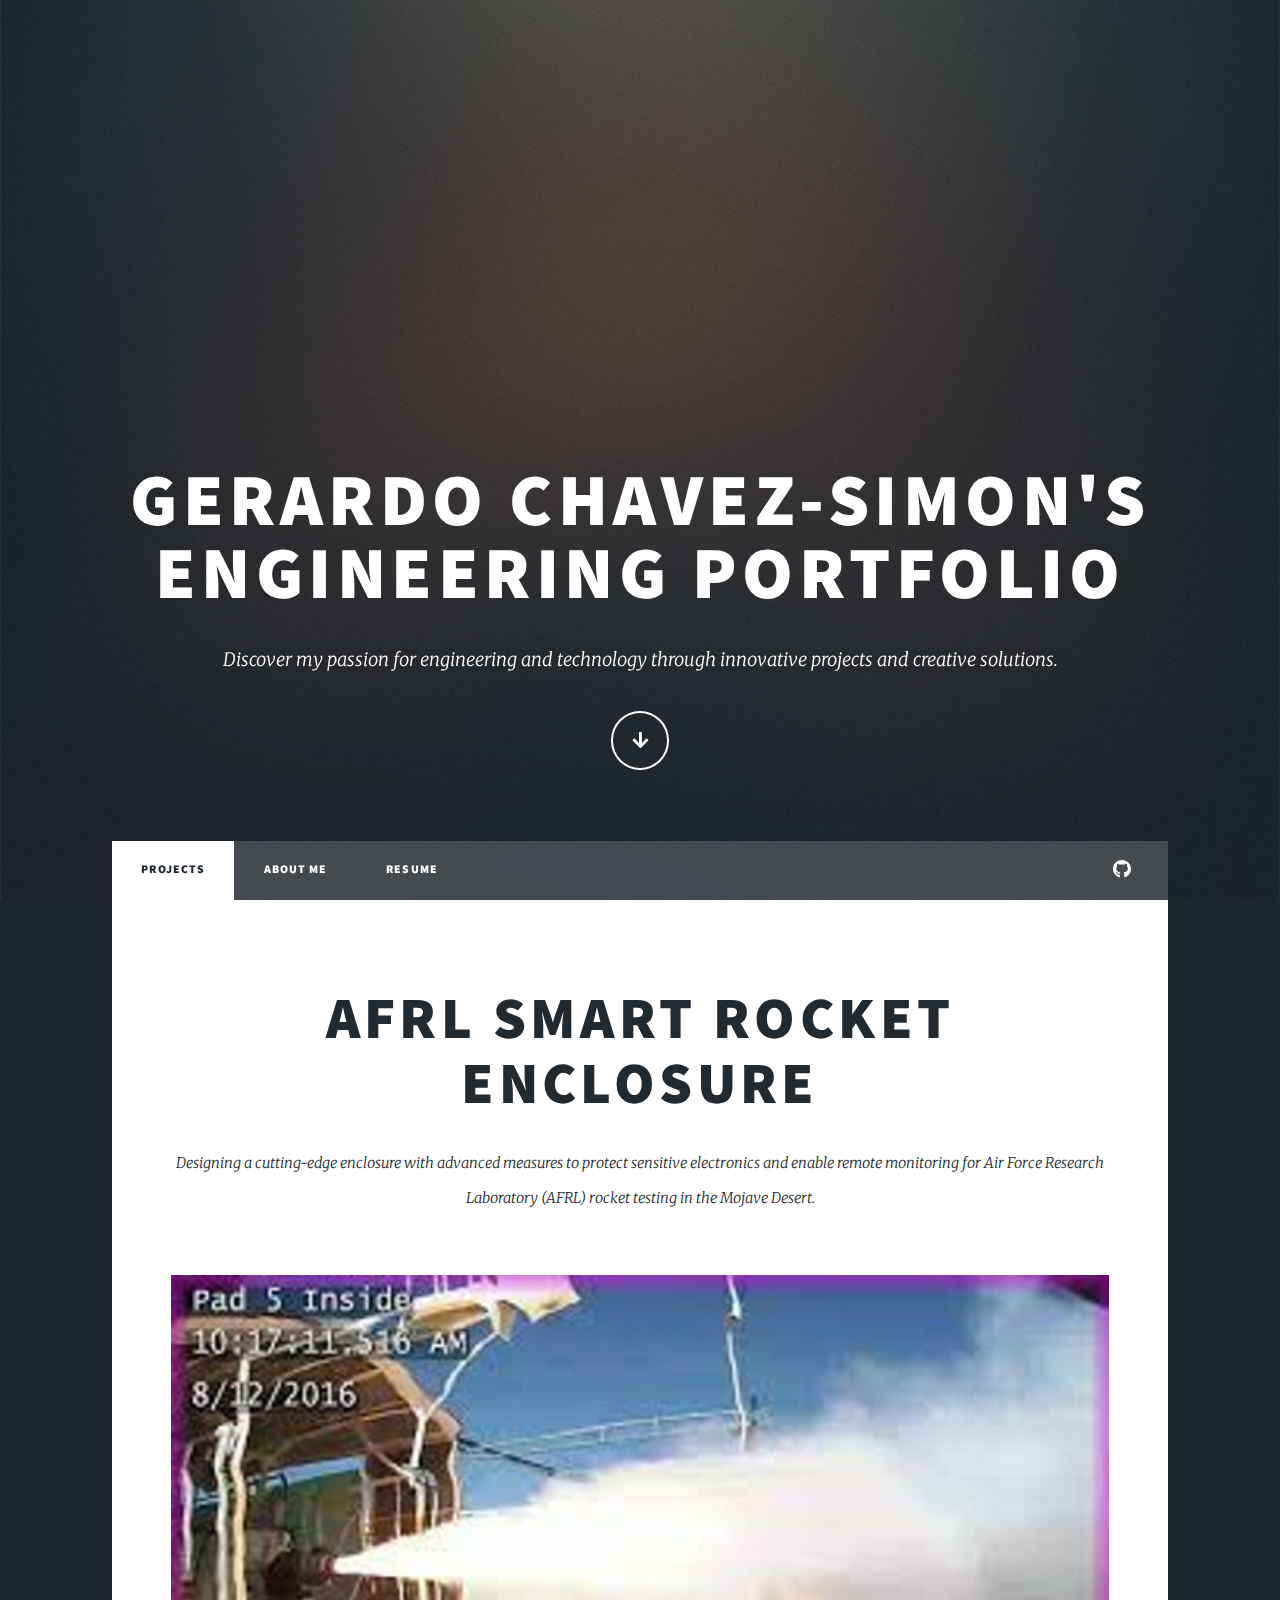
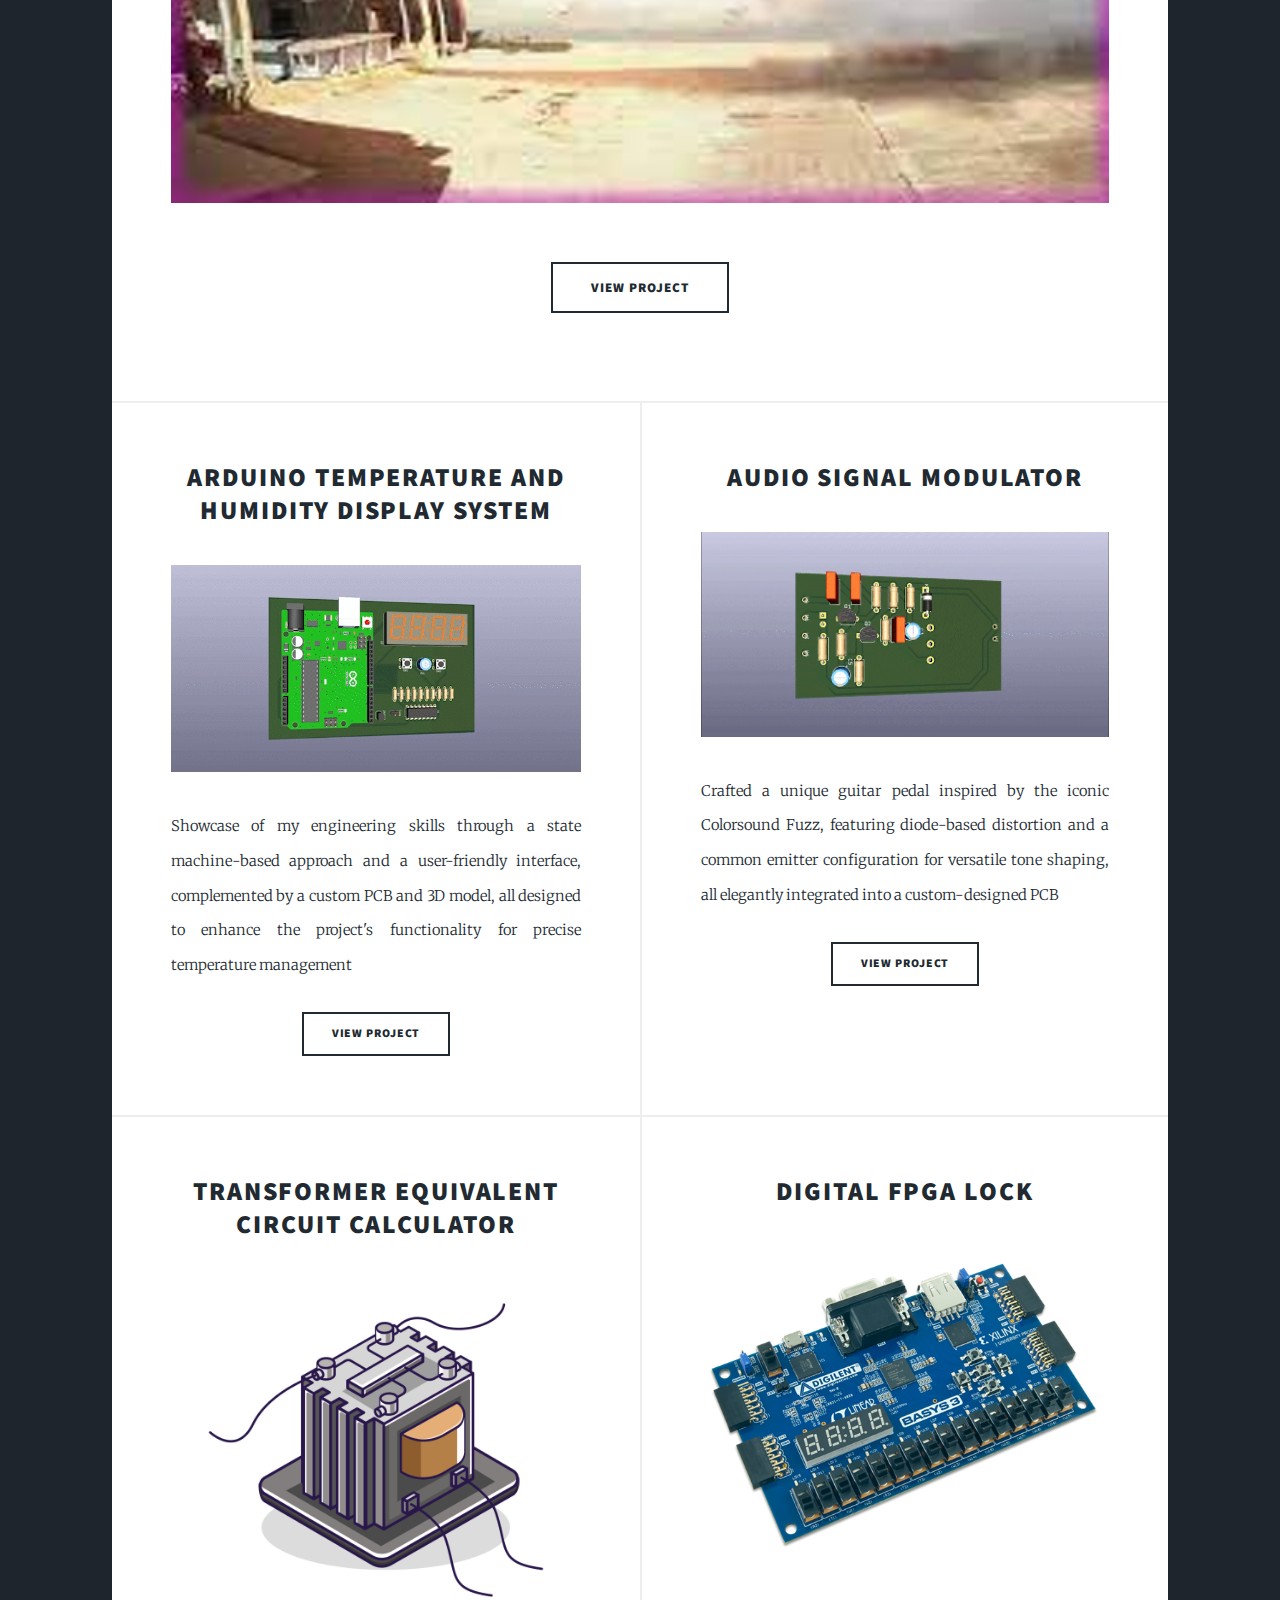
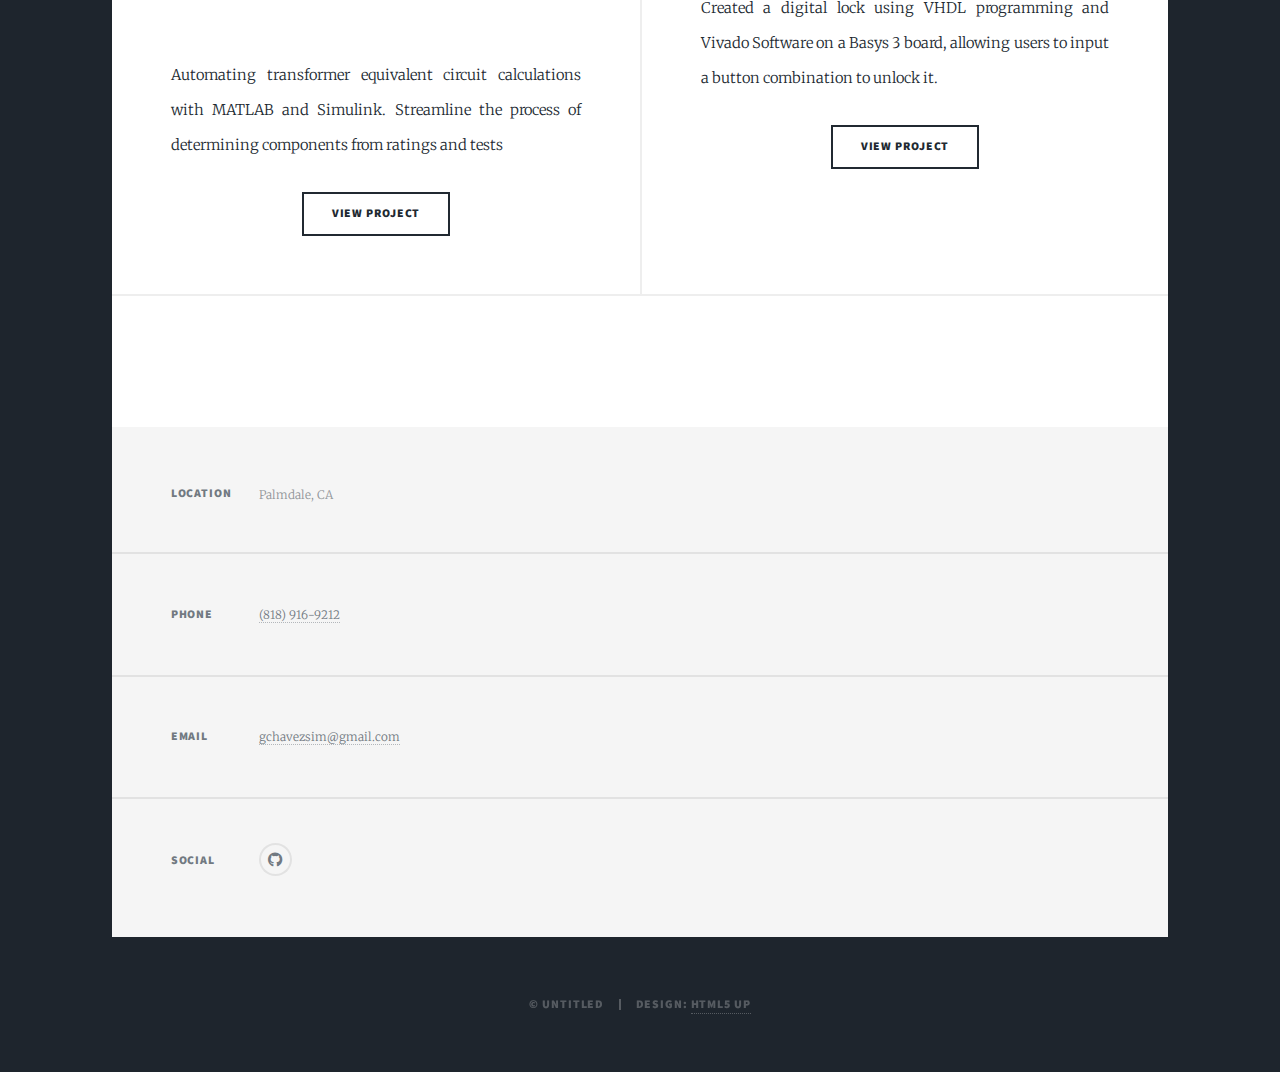
==== index.html @ 5959ca98 "Add files via upload" ====
<!DOCTYPE HTML>
<!--
	Massively by HTML5 UP
	html5up.net | @ajlkn
	Free for personal and commercial use under the CCA 3.0 license (html5up.net/license)
-->
<html>
	<head>
		<title>Gerardo Chavez-Simon Engineering Portfolio</title>
		<meta charset="utf-8" />
		<meta name="viewport" content="width=device-width, initial-scale=1, user-scalable=no" />
		<link rel="stylesheet" href="assets/css/main.css" />
		<noscript><link rel="stylesheet" href="assets/css/noscript.css" /></noscript>
	</head>
	<body class="is-preload">

		<!-- Wrapper -->
			<div id="wrapper" class="fade-in">

				<!-- Intro -->
					<div id="intro">
						<h1>Gerardo Chavez-Simon's Engineering Portfolio<br />
						</h1>
						<p>Discover my passion for engineering and technology through innovative projects and creative solutions.</p>
						<ul class="actions">
							<li><a href="#nav" class="button icon solid solo fa-arrow-down scrolly">Continue</a></li>
						</ul>
					</div>



				<!-- Nav -->
				<nav id="nav">
					<ul class="links">
						<li class = "active"><a href="index.html#nav">Projects</a></li>
						<li><a href="about.html">About Me</a></li>
						<li><a href="resume.html">Resume</a></li>
					</ul>
					<ul class="icons">
						<li><a href="https://github.com/gchavezsim" target="_blank" class="icon brands fa-github"><span class="label">GitHub</span></a></li>
					</ul>
				</nav>

				<!-- Main -->
					<div id="main">

						<!-- Featured Post -->
							<article class="post featured">
								<header class="major">
									<!--<span class="date">April 24, 2017</span>-->
									<h2><a href="AFRL.html">AFRL Smart Rocket Enclosure<br />
									</a></h2>
									<p>Designing a cutting-edge enclosure with advanced measures to protect sensitive electronics and enable remote monitoring for Air Force Research Laboratory (AFRL) rocket testing in the Mojave Desert.</p>
								</header>
								<a href="AFRL.html" class="image main"><img src="images/rocket.png" alt="" /></a>
								<ul class="actions special">
								<li><a href="AFRL.html" class="button large">View Project</a></li>
								</ul>
							</article>

						<!-- Posts -->
							<section class="posts">
								<article>
									<header>
										<!--<span class="date">April 18, 2017</span>-->
										<h2><a href="tempReader.html">Arduino Temperature and Humidity Display System<br />
										</a></h2>
									</header>
									<a href="tempReader.html" class="image fit"><img src="images/tempPCB.gif" alt="" /></a>
									<p>Showcase of my engineering skills through a state machine-based approach and a user-friendly interface, complemented by a custom PCB and 3D model, all designed to enhance the project's functionality for precise temperature management</p>
									<ul class="actions special">
										<li><a href="tempReader.html" class="button">View Project</a></li>
									</ul>
								</article>
								<article>
									<header>
										<!--<span class="date">April 22, 2017</span>-->
										<h2><a href="pedal.html">Audio Signal Modulator<br />
										</a></h2>
									</header>
									<a href="pedal.html" class="image fit"><img src="images/pedal.gif" alt="" /></a>
									<p>Crafted a unique guitar pedal inspired by the iconic Colorsound Fuzz, featuring diode-based distortion and a common emitter configuration for versatile tone shaping, all elegantly integrated into a custom-designed PCB</p>
									<ul class="actions special">
										<li><a href="pedal.html" class="button">View Project</a></li>
									</ul>
								</article>
								<article>
									<header>
										<!--<span class="date">April 24, 2017</span>-->
										<h2><a href="transformer.html">Transformer Equivalent Circuit Calculator<br />
										</a></h2>
									</header>
									<a href="transformer.html" class="image fit"><img src="images/tran.jpg" alt="" /></a>
									<p>Automating transformer equivalent circuit calculations with MATLAB and Simulink. Streamline the process of determining components from ratings and tests</p>
									<ul class="actions special">
										<li><a href="transformer.html" class="button">View Project</a></li>
									</ul>
								</article>
								<article>
									<header>
										<!--<span class="date">April 14, 2017</span>-->
										<h2><a href="digitalLock.html">Digital FPGA Lock<br />
										</a></h2>
									</header>
									<a href="digitalLock.html" class="image fit"><img src="images/basys3_overview.png" alt="" /></a>
									<p>Created a digital lock using VHDL programming and Vivado Software on a Basys 3 board, allowing users to input a button combination to unlock it.</p>
									<ul class="actions special">
										<li><a href="digitalLock.html" class="button">View Project</a></li>
									</ul>
								</article>
							</section>

						<!-- Footer -->
							<footer>
								<div class="pagination">
									<!--<a href="#" class="previous">Prev</a>-->
									<!--<a href="#" class="page active">1</a>
									<a href="#" class="page">2</a>
									<a href="#" class="page">3</a>
									<span class="extra">&hellip;</span>
									<a href="#" class="page">8</a>
									<a href="#" class="page">9</a>
									<a href="#" class="page">10</a>
									<a href="#" class="next">Next</a>-->
								</div>
							</footer>

					</div>

				<!-- Footer -->
					<footer id="footer">
						<!--<section>
							<form method="post" action="#">
								<div class="fields">
									<div class="field">
										<label for="name">Name</label>
										<input type="text" name="name" id="name" />
									</div>
									<div class="field">
										<label for="email">Email</label>
										<input type="text" name="email" id="email" />
									</div>
									<div class="field">
										<label for="message">Message</label>
										<textarea name="message" id="message" rows="3"></textarea>
									</div>
								</div>
								<ul class="actions">
									<li><input type="submit" value="Send Message" /></li>
								</ul>
							</form>
						</section>-->
						<section class="split contact">
							<section class="alt">
								<h3>Location</h3>
								<p>Palmdale, CA<br />
								</p>
							</section>
							<section>
								<h3>Phone</h3>
								<p><a href="tel:818-916-9212">(818) 916-9212</a></p>
							</section>
							<section>
								<h3>Email</h3>
								<p><a href="mailto:gchavezsim@gmail.com">gchavezsim@gmail.com</a></p>
							</section>
							<section>
								<h3>Social</h3>
								<ul class="icons alt">
									<li><a href="https://github.com/gchavezsim" target="_blank" class="icon brands alt fa-github"><span class="label">GitHub</span></a></li>
								</ul>
							</section>
						</section>
					</footer>

				<!-- Copyright -->
					<div id="copyright">
						<ul><li>&copy; Untitled</li><li>Design: <a href="https://html5up.net">HTML5 UP</a></li></ul>
					</div>

			</div>

		<!-- Scripts -->
			<script src="assets/js/jquery.min.js"></script>
			<script src="assets/js/jquery.scrollex.min.js"></script>
			<script src="assets/js/jquery.scrolly.min.js"></script>
			<script src="assets/js/browser.min.js"></script>
			<script src="assets/js/breakpoints.min.js"></script>
			<script src="assets/js/util.js"></script>
			<script src="assets/js/main.js"></script>

	</body>
</html>
---- assets/css/main.css ----
@import url(fontawesome-all.min.css);
@import url("https://fonts.googleapis.com/css?family=Merriweather:300,700,300italic,700italic|Source+Sans+Pro:900");

/*
	Massively by HTML5 UP
	html5up.net | @ajlkn
	Free for personal and commercial use under the CCA 3.0 license (html5up.net/license)
*/

html, body, div, span, applet, object,
iframe, h1, h2, h3, h4, h5, h6, p, blockquote,
pre, a, abbr, acronym, address, big, cite,
code, del, dfn, em, img, ins, kbd, q, s, samp,
small, strike, strong, sub, sup, tt, var, b,
u, i, center, dl, dt, dd, ol, ul, li, fieldset,
form, label, legend, table, caption, tbody,
tfoot, thead, tr, th, td, article, aside,
canvas, details, embed, figure, figcaption,
footer, header, hgroup, menu, nav, output, ruby,
section, summary, time, mark, audio, video {
	margin: 0;
	padding: 0;
	border: 0;
	font-size: 100%;
	font: inherit;
	vertical-align: baseline;}

article, aside, details, figcaption, figure,
footer, header, hgroup, menu, nav, section {
	display: block;}

body {
	line-height: 1;
}

ol, ul {
	list-style: none;
}

blockquote, q {
	quotes: none;
}

	blockquote:before, blockquote:after, q:before, q:after {
		content: '';
		content: none;
	}

table {
	border-collapse: collapse;
	border-spacing: 0;
}

body {
	-webkit-text-size-adjust: none;
}

mark {
	background-color: transparent;
	color: inherit;
}

input::-moz-focus-inner {
	border: 0;
	padding: 0;
}

input, select, textarea {
	-moz-appearance: none;
	-webkit-appearance: none;
	-ms-appearance: none;
	appearance: none;
}

/* Basic */

	@-ms-viewport {
		width: device-width;
	}

	body {
		-ms-overflow-style: scrollbar;
	}

	@media screen and (max-width: 480px) {

		html, body {
			min-width: 320px;
		}

	}

	html {
		box-sizing: border-box;
	}

	*, *:before, *:after {
		box-sizing: inherit;
	}

	body {
		background-color: #1e252d;
	}

		body.is-preload *, body.is-preload *:before, body.is-preload *:after {
			-moz-animation: none !important;
			-webkit-animation: none !important;
			-ms-animation: none !important;
			animation: none !important;
			-moz-transition: none !important;
			-webkit-transition: none !important;
			-ms-transition: none !important;
			transition: none !important;
		}

/* Type */

	html {
		font-size: 16pt;
	}

		@media screen and (max-width: 1680px) {

			html {
				font-size: 12pt;
			}

		}

		@media screen and (max-width: 1280px) {

			html {
				font-size: 11pt;
			}

		}

		@media screen and (max-width: 360px) {

			html {
				font-size: 10pt;
			}

		}

	body {
		color: #212931;
	}

	body, input, select, textarea {
		font-family: "Merriweather", Georgia, serif;
		font-weight: 300;
		font-size: 1rem;
		line-height: 2.375;
	}

	a {
		-moz-transition: color 0.2s ease-in-out, background-color 0.2s ease-in-out, border-color 0.2s ease-in-out, box-shadow 0.2s ease-in-out;
		-webkit-transition: color 0.2s ease-in-out, background-color 0.2s ease-in-out, border-color 0.2s ease-in-out, box-shadow 0.2s ease-in-out;
		-ms-transition: color 0.2s ease-in-out, background-color 0.2s ease-in-out, border-color 0.2s ease-in-out, box-shadow 0.2s ease-in-out;
		transition: color 0.2s ease-in-out, background-color 0.2s ease-in-out, border-color 0.2s ease-in-out, box-shadow 0.2s ease-in-out;
		border-bottom: dotted 1px;
		text-decoration: none;
	}

		a:hover {
			border-bottom-color: transparent;
		}

	strong, b {
		font-weight: 600;
	}

	em, i {
		font-style: italic;
	}

	p {
		text-align: justify;
		margin: 0 0 2rem 0;
	}

	h1, h2, h3, h4, h5, h6 {
		font-family: "Source Sans Pro", Helvetica, sans-serif;
		font-weight: 900;
		line-height: 1.5;
		letter-spacing: 0.075em;
		text-transform: uppercase;
		margin: 0 0 1rem 0;
	}

		h1 a, h2 a, h3 a, h4 a, h5 a, h6 a {
			border-bottom: 0;
			color: inherit;
			text-decoration: none;
		}

	h1 {
		font-size: 4rem;
		line-height: 1.1;
		margin: 0 0 2rem 0;
	}

	h2 {
		font-size: 1.75rem;
		line-height: 1.3;
		margin: 0 0 1.5rem 0;
	}

	h3 {
		font-size: 1.25rem;
		margin: 0 0 1.5rem 0;
	}

	h4 {
		font-size: 1rem;
	}

	h5 {
		font-size: 0.9rem;
	}

	h6 {
		font-size: 0.8rem;
	}

	sub {
		font-size: 0.8rem;
		position: relative;
		top: 0.5rem;
	}

	sup {
		font-size: 0.8rem;
		position: relative;
		top: -0.5rem;
	}

	blockquote {
		border-left: solid 4px;
		font-style: italic;
		margin: 0 0 2rem 0;
		padding: 0.5rem 0 0.5rem 2rem;
	}

	code {
		border: solid 2px;
		font-family: "Courier New", monospace;
		font-size: 0.9rem;
		margin: 0 0.25rem;
		padding: 0.25rem 0.65rem;
	}

	pre {
		-webkit-overflow-scrolling: touch;
		font-family: "Courier New", monospace;
		font-size: 0.9rem;
		margin: 0 0 2rem 0;
	}

		pre code {
			display: block;
			line-height: 1.75;
			padding: 1rem 1.5rem;
			overflow-x: auto;
		}

	hr {
		border: 0;
		border-bottom: solid 2px;
		margin: 3rem 0;
	}

		hr.major {
			margin: 5rem 0;
		}

	.align-left {
		float: left;
		text-align: left;
	}

	.align-center {
		text-align: center;
	}

	.align-right {
		float: right;
		text-align: right;
	}

	.clearfix::after {
		content: "";
		clear: both;
		display: table;
	}
	
	input, select, textarea {
		color: #212931;
	}

	a {
		color: #212931;
		border-bottom-color: rgba(33, 41, 49, 0.5);
	}

		a:hover {
			border-bottom-color: transparent;
			color: #18bfef !important;
		}

	strong, b {
		color: #212931;
	}

	h1, h2, h3, h4, h5, h6 {
		color: #212931;
	}

	blockquote {
		border-left-color: #eeeeee;
	}

	code {
		background: rgba(220, 220, 220, 0.25);
		border-color: #eeeeee;
	}

	hr {
		border-bottom-color: #eeeeee;
	}

/* Row */

	.row {
		display: flex;
		flex-wrap: wrap;
		box-sizing: border-box;
		align-items: stretch;
	}

		.row > * {
			box-sizing: border-box;
		}

		.row.gtr-uniform > * > :last-child {
			margin-bottom: 0;
		}

		.row.aln-left {
			justify-content: flex-start;
		}

		.row.aln-center {
			justify-content: center;
		}

		.row.aln-right {
			justify-content: flex-end;
		}

		.row.aln-top {
			align-items: flex-start;
		}

		.row.aln-middle {
			align-items: center;
		}

		.row.aln-bottom {
			align-items: flex-end;
		}

		.row > .imp {
			order: -1;
		}

		.row > .col-1 {
			width: 8.33333%;
		}

		.row > .off-1 {
			margin-left: 8.33333%;
		}

		.row > .col-2 {
			width: 16.66667%;
		}

		.row > .off-2 {
			margin-left: 16.66667%;
		}

		.row > .col-3 {
			width: 25%;
		}

		.row > .off-3 {
			margin-left: 25%;
		}

		.row > .col-4 {
			width: 33.33333%;
		}

		.row > .off-4 {
			margin-left: 33.33333%;
		}

		.row > .col-5 {
			width: 41.66667%;
		}

		.row > .off-5 {
			margin-left: 41.66667%;
		}

		.row > .col-6 {
			width: 50%;
		}

		.row > .off-6 {
			margin-left: 50%;
		}

		.row > .col-7 {
			width: 58.33333%;
		}

		.row > .off-7 {
			margin-left: 58.33333%;
		}

		.row > .col-8 {
			width: 66.66667%;
		}

		.row > .off-8 {
			margin-left: 66.66667%;
		}

		.row > .col-9 {
			width: 75%;
		}

		.row > .off-9 {
			margin-left: 75%;
		}

		.row > .col-10 {
			width: 83.33333%;
		}

		.row > .off-10 {
			margin-left: 83.33333%;
		}

		.row > .col-11 {
			width: 91.66667%;
		}

		.row > .off-11 {
			margin-left: 91.66667%;
		}

		.row > .col-12 {
			width: 100%;
		}

		.row > .off-12 {
			margin-left: 100%;
		}

		.row.gtr-0 {
			margin-top: 0;
			margin-left: 0rem;
		}

			.row.gtr-0 > * {
				padding: 0 0 0 0rem;
			}

			.row.gtr-0.gtr-uniform {
				margin-top: 0rem;
			}

				.row.gtr-0.gtr-uniform > * {
					padding-top: 0rem;
				}

		.row.gtr-25 {
			margin-top: 0;
			margin-left: -0.375rem;
		}

			.row.gtr-25 > * {
				padding: 0 0 0 0.375rem;
			}

			.row.gtr-25.gtr-uniform {
				margin-top: -0.375rem;
			}

				.row.gtr-25.gtr-uniform > * {
					padding-top: 0.375rem;
				}

		.row.gtr-50 {
			margin-top: 0;
			margin-left: -0.75rem;
		}

			.row.gtr-50 > * {
				padding: 0 0 0 0.75rem;
			}

			.row.gtr-50.gtr-uniform {
				margin-top: -0.75rem;
			}

				.row.gtr-50.gtr-uniform > * {
					padding-top: 0.75rem;
				}

		.row {
			margin-top: 0;
			margin-left: -1.5rem;
		}

			.row > * {
				padding: 0 0 0 1.5rem;
			}

			.row.gtr-uniform {
				margin-top: -1.5rem;
			}

				.row.gtr-uniform > * {
					padding-top: 1.5rem;
				}

		.row.gtr-150 {
			margin-top: 0;
			margin-left: -2.25rem;
		}

			.row.gtr-150 > * {
				padding: 0 0 0 2.25rem;
			}

			.row.gtr-150.gtr-uniform {
				margin-top: -2.25rem;
			}

				.row.gtr-150.gtr-uniform > * {
					padding-top: 2.25rem;
				}

		.row.gtr-200 {
			margin-top: 0;
			margin-left: -3rem;
		}

			.row.gtr-200 > * {
				padding: 0 0 0 3rem;
			}

			.row.gtr-200.gtr-uniform {
				margin-top: -3rem;
			}

				.row.gtr-200.gtr-uniform > * {
					padding-top: 3rem;
				}

		@media screen and (max-width: 1680px) {

			.row {
				display: flex;
				flex-wrap: wrap;
				box-sizing: border-box;
				align-items: stretch;
			}

				.row > * {
					box-sizing: border-box;
				}

				.row.gtr-uniform > * > :last-child {
					margin-bottom: 0;
				}

				.row.aln-left {
					justify-content: flex-start;
				}

				.row.aln-center {
					justify-content: center;
				}

				.row.aln-right {
					justify-content: flex-end;
				}

				.row.aln-top {
					align-items: flex-start;
				}

				.row.aln-middle {
					align-items: center;
				}

				.row.aln-bottom {
					align-items: flex-end;
				}

				.row > .imp-xlarge {
					order: -1;
				}

				.row > .col-1-xlarge {
					width: 8.33333%;
				}

				.row > .off-1-xlarge {
					margin-left: 8.33333%;
				}

				.row > .col-2-xlarge {
					width: 16.66667%;
				}

				.row > .off-2-xlarge {
					margin-left: 16.66667%;
				}

				.row > .col-3-xlarge {
					width: 25%;
				}

				.row > .off-3-xlarge {
					margin-left: 25%;
				}

				.row > .col-4-xlarge {
					width: 33.33333%;
				}

				.row > .off-4-xlarge {
					margin-left: 33.33333%;
				}

				.row > .col-5-xlarge {
					width: 41.66667%;
				}

				.row > .off-5-xlarge {
					margin-left: 41.66667%;
				}

				.row > .col-6-xlarge {
					width: 50%;
				}

				.row > .off-6-xlarge {
					margin-left: 50%;
				}

				.row > .col-7-xlarge {
					width: 58.33333%;
				}

				.row > .off-7-xlarge {
					margin-left: 58.33333%;
				}

				.row > .col-8-xlarge {
					width: 66.66667%;
				}

				.row > .off-8-xlarge {
					margin-left: 66.66667%;
				}

				.row > .col-9-xlarge {
					width: 75%;
				}

				.row > .off-9-xlarge {
					margin-left: 75%;
				}

				.row > .col-10-xlarge {
					width: 83.33333%;
				}

				.row > .off-10-xlarge {
					margin-left: 83.33333%;
				}

				.row > .col-11-xlarge {
					width: 91.66667%;
				}

				.row > .off-11-xlarge {
					margin-left: 91.66667%;
				}

				.row > .col-12-xlarge {
					width: 100%;
				}

				.row > .off-12-xlarge {
					margin-left: 100%;
				}

				.row.gtr-0 {
					margin-top: 0;
					margin-left: 0rem;
				}

					.row.gtr-0 > * {
						padding: 0 0 0 0rem;
					}

					.row.gtr-0.gtr-uniform {
						margin-top: 0rem;
					}

						.row.gtr-0.gtr-uniform > * {
							padding-top: 0rem;
						}

				.row.gtr-25 {
					margin-top: 0;
					margin-left: -0.375rem;
				}

					.row.gtr-25 > * {
						padding: 0 0 0 0.375rem;
					}

					.row.gtr-25.gtr-uniform {
						margin-top: -0.375rem;
					}

						.row.gtr-25.gtr-uniform > * {
							padding-top: 0.375rem;
						}

				.row.gtr-50 {
					margin-top: 0;
					margin-left: -0.75rem;
				}

					.row.gtr-50 > * {
						padding: 0 0 0 0.75rem;
					}

					.row.gtr-50.gtr-uniform {
						margin-top: -0.75rem;
					}

						.row.gtr-50.gtr-uniform > * {
							padding-top: 0.75rem;
						}

				.row {
					margin-top: 0;
					margin-left: -1.5rem;
				}

					.row > * {
						padding: 0 0 0 1.5rem;
					}

					.row.gtr-uniform {
						margin-top: -1.5rem;
					}

						.row.gtr-uniform > * {
							padding-top: 1.5rem;
						}

				.row.gtr-150 {
					margin-top: 0;
					margin-left: -2.25rem;
				}

					.row.gtr-150 > * {
						padding: 0 0 0 2.25rem;
					}

					.row.gtr-150.gtr-uniform {
						margin-top: -2.25rem;
					}

						.row.gtr-150.gtr-uniform > * {
							padding-top: 2.25rem;
						}

				.row.gtr-200 {
					margin-top: 0;
					margin-left: -3rem;
				}

					.row.gtr-200 > * {
						padding: 0 0 0 3rem;
					}

					.row.gtr-200.gtr-uniform {
						margin-top: -3rem;
					}

						.row.gtr-200.gtr-uniform > * {
							padding-top: 3rem;
						}

		}

		@media screen and (max-width: 1280px) {

			.row {
				display: flex;
				flex-wrap: wrap;
				box-sizing: border-box;
				align-items: stretch;
			}

				.row > * {
					box-sizing: border-box;
				}

				.row.gtr-uniform > * > :last-child {
					margin-bottom: 0;
				}

				.row.aln-left {
					justify-content: flex-start;
				}

				.row.aln-center {
					justify-content: center;
				}

				.row.aln-right {
					justify-content: flex-end;
				}

				.row.aln-top {
					align-items: flex-start;
				}

				.row.aln-middle {
					align-items: center;
				}

				.row.aln-bottom {
					align-items: flex-end;
				}

				.row > .imp-large {
					order: -1;
				}

				.row > .col-1-large {
					width: 8.33333%;
				}

				.row > .off-1-large {
					margin-left: 8.33333%;
				}

				.row > .col-2-large {
					width: 16.66667%;
				}

				.row > .off-2-large {
					margin-left: 16.66667%;
				}

				.row > .col-3-large {
					width: 25%;
				}

				.row > .off-3-large {
					margin-left: 25%;
				}

				.row > .col-4-large {
					width: 33.33333%;
				}

				.row > .off-4-large {
					margin-left: 33.33333%;
				}

				.row > .col-5-large {
					width: 41.66667%;
				}

				.row > .off-5-large {
					margin-left: 41.66667%;
				}

				.row > .col-6-large {
					width: 50%;
				}

				.row > .off-6-large {
					margin-left: 50%;
				}

				.row > .col-7-large {
					width: 58.33333%;
				}

				.row > .off-7-large {
					margin-left: 58.33333%;
				}

				.row > .col-8-large {
					width: 66.66667%;
				}

				.row > .off-8-large {
					margin-left: 66.66667%;
				}

				.row > .col-9-large {
					width: 75%;
				}

				.row > .off-9-large {
					margin-left: 75%;
				}

				.row > .col-10-large {
					width: 83.33333%;
				}

				.row > .off-10-large {
					margin-left: 83.33333%;
				}

				.row > .col-11-large {
					width: 91.66667%;
				}

				.row > .off-11-large {
					margin-left: 91.66667%;
				}

				.row > .col-12-large {
					width: 100%;
				}

				.row > .off-12-large {
					margin-left: 100%;
				}

				.row.gtr-0 {
					margin-top: 0;
					margin-left: 0rem;
				}

					.row.gtr-0 > * {
						padding: 0 0 0 0rem;
					}

					.row.gtr-0.gtr-uniform {
						margin-top: 0rem;
					}

						.row.gtr-0.gtr-uniform > * {
							padding-top: 0rem;
						}

				.row.gtr-25 {
					margin-top: 0;
					margin-left: -0.375rem;
				}

					.row.gtr-25 > * {
						padding: 0 0 0 0.375rem;
					}

					.row.gtr-25.gtr-uniform {
						margin-top: -0.375rem;
					}

						.row.gtr-25.gtr-uniform > * {
							padding-top: 0.375rem;
						}

				.row.gtr-50 {
					margin-top: 0;
					margin-left: -0.75rem;
				}

					.row.gtr-50 > * {
						padding: 0 0 0 0.75rem;
					}

					.row.gtr-50.gtr-uniform {
						margin-top: -0.75rem;
					}

						.row.gtr-50.gtr-uniform > * {
							padding-top: 0.75rem;
						}

				.row {
					margin-top: 0;
					margin-left: -1.5rem;
				}

					.row > * {
						padding: 0 0 0 1.5rem;
					}

					.row.gtr-uniform {
						margin-top: -1.5rem;
					}

						.row.gtr-uniform > * {
							padding-top: 1.5rem;
						}

				.row.gtr-150 {
					margin-top: 0;
					margin-left: -2.25rem;
				}

					.row.gtr-150 > * {
						padding: 0 0 0 2.25rem;
					}

					.row.gtr-150.gtr-uniform {
						margin-top: -2.25rem;
					}

						.row.gtr-150.gtr-uniform > * {
							padding-top: 2.25rem;
						}

				.row.gtr-200 {
					margin-top: 0;
					margin-left: -3rem;
				}

					.row.gtr-200 > * {
						padding: 0 0 0 3rem;
					}

					.row.gtr-200.gtr-uniform {
						margin-top: -3rem;
					}

						.row.gtr-200.gtr-uniform > * {
							padding-top: 3rem;
						}

		}

		@media screen and (max-width: 980px) {

			.row {
				display: flex;
				flex-wrap: wrap;
				box-sizing: border-box;
				align-items: stretch;
			}

				.row > * {
					box-sizing: border-box;
				}

				.row.gtr-uniform > * > :last-child {
					margin-bottom: 0;
				}

				.row.aln-left {
					justify-content: flex-start;
				}

				.row.aln-center {
					justify-content: center;
				}

				.row.aln-right {
					justify-content: flex-end;
				}

				.row.aln-top {
					align-items: flex-start;
				}

				.row.aln-middle {
					align-items: center;
				}

				.row.aln-bottom {
					align-items: flex-end;
				}

				.row > .imp-medium {
					order: -1;
				}

				.row > .col-1-medium {
					width: 8.33333%;
				}

				.row > .off-1-medium {
					margin-left: 8.33333%;
				}

				.row > .col-2-medium {
					width: 16.66667%;
				}

				.row > .off-2-medium {
					margin-left: 16.66667%;
				}

				.row > .col-3-medium {
					width: 25%;
				}

				.row > .off-3-medium {
					margin-left: 25%;
				}

				.row > .col-4-medium {
					width: 33.33333%;
				}

				.row > .off-4-medium {
					margin-left: 33.33333%;
				}

				.row > .col-5-medium {
					width: 41.66667%;
				}

				.row > .off-5-medium {
					margin-left: 41.66667%;
				}

				.row > .col-6-medium {
					width: 50%;
				}

				.row > .off-6-medium {
					margin-left: 50%;
				}

				.row > .col-7-medium {
					width: 58.33333%;
				}

				.row > .off-7-medium {
					margin-left: 58.33333%;
				}

				.row > .col-8-medium {
					width: 66.66667%;
				}

				.row > .off-8-medium {
					margin-left: 66.66667%;
				}

				.row > .col-9-medium {
					width: 75%;
				}

				.row > .off-9-medium {
					margin-left: 75%;
				}

				.row > .col-10-medium {
					width: 83.33333%;
				}

				.row > .off-10-medium {
					margin-left: 83.33333%;
				}

				.row > .col-11-medium {
					width: 91.66667%;
				}

				.row > .off-11-medium {
					margin-left: 91.66667%;
				}

				.row > .col-12-medium {
					width: 100%;
				}

				.row > .off-12-medium {
					margin-left: 100%;
				}

				.row.gtr-0 {
					margin-top: 0;
					margin-left: 0rem;
				}

					.row.gtr-0 > * {
						padding: 0 0 0 0rem;
					}

					.row.gtr-0.gtr-uniform {
						margin-top: 0rem;
					}

						.row.gtr-0.gtr-uniform > * {
							padding-top: 0rem;
						}

				.row.gtr-25 {
					margin-top: 0;
					margin-left: -0.375rem;
				}

					.row.gtr-25 > * {
						padding: 0 0 0 0.375rem;
					}

					.row.gtr-25.gtr-uniform {
						margin-top: -0.375rem;
					}

						.row.gtr-25.gtr-uniform > * {
							padding-top: 0.375rem;
						}

				.row.gtr-50 {
					margin-top: 0;
					margin-left: -0.75rem;
				}

					.row.gtr-50 > * {
						padding: 0 0 0 0.75rem;
					}

					.row.gtr-50.gtr-uniform {
						margin-top: -0.75rem;
					}

						.row.gtr-50.gtr-uniform > * {
							padding-top: 0.75rem;
						}

				.row {
					margin-top: 0;
					margin-left: -1.5rem;
				}

					.row > * {
						padding: 0 0 0 1.5rem;
					}

					.row.gtr-uniform {
						margin-top: -1.5rem;
					}

						.row.gtr-uniform > * {
							padding-top: 1.5rem;
						}

				.row.gtr-150 {
					margin-top: 0;
					margin-left: -2.25rem;
				}

					.row.gtr-150 > * {
						padding: 0 0 0 2.25rem;
					}

					.row.gtr-150.gtr-uniform {
						margin-top: -2.25rem;
					}

						.row.gtr-150.gtr-uniform > * {
							padding-top: 2.25rem;
						}

				.row.gtr-200 {
					margin-top: 0;
					margin-left: -3rem;
				}

					.row.gtr-200 > * {
						padding: 0 0 0 3rem;
					}

					.row.gtr-200.gtr-uniform {
						margin-top: -3rem;
					}

						.row.gtr-200.gtr-uniform > * {
							padding-top: 3rem;
						}

		}

		@media screen and (max-width: 736px) {

			.row {
				display: flex;
				flex-wrap: wrap;
				box-sizing: border-box;
				align-items: stretch;
			}

				.row > * {
					box-sizing: border-box;
				}

				.row.gtr-uniform > * > :last-child {
					margin-bottom: 0;
				}

				.row.aln-left {
					justify-content: flex-start;
				}

				.row.aln-center {
					justify-content: center;
				}

				.row.aln-right {
					justify-content: flex-end;
				}

				.row.aln-top {
					align-items: flex-start;
				}

				.row.aln-middle {
					align-items: center;
				}

				.row.aln-bottom {
					align-items: flex-end;
				}

				.row > .imp-small {
					order: -1;
				}

				.row > .col-1-small {
					width: 8.33333%;
				}

				.row > .off-1-small {
					margin-left: 8.33333%;
				}

				.row > .col-2-small {
					width: 16.66667%;
				}

				.row > .off-2-small {
					margin-left: 16.66667%;
				}

				.row > .col-3-small {
					width: 25%;
				}

				.row > .off-3-small {
					margin-left: 25%;
				}

				.row > .col-4-small {
					width: 33.33333%;
				}

				.row > .off-4-small {
					margin-left: 33.33333%;
				}

				.row > .col-5-small {
					width: 41.66667%;
				}

				.row > .off-5-small {
					margin-left: 41.66667%;
				}

				.row > .col-6-small {
					width: 50%;
				}

				.row > .off-6-small {
					margin-left: 50%;
				}

				.row > .col-7-small {
					width: 58.33333%;
				}

				.row > .off-7-small {
					margin-left: 58.33333%;
				}

				.row > .col-8-small {
					width: 66.66667%;
				}

				.row > .off-8-small {
					margin-left: 66.66667%;
				}

				.row > .col-9-small {
					width: 75%;
				}

				.row > .off-9-small {
					margin-left: 75%;
				}

				.row > .col-10-small {
					width: 83.33333%;
				}

				.row > .off-10-small {
					margin-left: 83.33333%;
				}

				.row > .col-11-small {
					width: 91.66667%;
				}

				.row > .off-11-small {
					margin-left: 91.66667%;
				}

				.row > .col-12-small {
					width: 100%;
				}

				.row > .off-12-small {
					margin-left: 100%;
				}

				.row.gtr-0 {
					margin-top: 0;
					margin-left: 0rem;
				}

					.row.gtr-0 > * {
						padding: 0 0 0 0rem;
					}

					.row.gtr-0.gtr-uniform {
						margin-top: 0rem;
					}

						.row.gtr-0.gtr-uniform > * {
							padding-top: 0rem;
						}

				.row.gtr-25 {
					margin-top: 0;
					margin-left: -0.375rem;
				}

					.row.gtr-25 > * {
						padding: 0 0 0 0.375rem;
					}

					.row.gtr-25.gtr-uniform {
						margin-top: -0.375rem;
					}

						.row.gtr-25.gtr-uniform > * {
							padding-top: 0.375rem;
						}

				.row.gtr-50 {
					margin-top: 0;
					margin-left: -0.75rem;
				}

					.row.gtr-50 > * {
						padding: 0 0 0 0.75rem;
					}

					.row.gtr-50.gtr-uniform {
						margin-top: -0.75rem;
					}

						.row.gtr-50.gtr-uniform > * {
							padding-top: 0.75rem;
						}

				.row {
					margin-top: 0;
					margin-left: -1.5rem;
				}

					.row > * {
						padding: 0 0 0 1.5rem;
					}

					.row.gtr-uniform {
						margin-top: -1.5rem;
					}

						.row.gtr-uniform > * {
							padding-top: 1.5rem;
						}

				.row.gtr-150 {
					margin-top: 0;
					margin-left: -2.25rem;
				}

					.row.gtr-150 > * {
						padding: 0 0 0 2.25rem;
					}

					.row.gtr-150.gtr-uniform {
						margin-top: -2.25rem;
					}

						.row.gtr-150.gtr-uniform > * {
							padding-top: 2.25rem;
						}

				.row.gtr-200 {
					margin-top: 0;
					margin-left: -3rem;
				}

					.row.gtr-200 > * {
						padding: 0 0 0 3rem;
					}

					.row.gtr-200.gtr-uniform {
						margin-top: -3rem;
					}

						.row.gtr-200.gtr-uniform > * {
							padding-top: 3rem;
						}

		}

		@media screen and (max-width: 480px) {

			.row {
				display: flex;
				flex-wrap: wrap;
				box-sizing: border-box;
				align-items: stretch;
			}

				.row > * {
					box-sizing: border-box;
				}

				.row.gtr-uniform > * > :last-child {
					margin-bottom: 0;
				}

				.row.aln-left {
					justify-content: flex-start;
				}

				.row.aln-center {
					justify-content: center;
				}

				.row.aln-right {
					justify-content: flex-end;
				}

				.row.aln-top {
					align-items: flex-start;
				}

				.row.aln-middle {
					align-items: center;
				}

				.row.aln-bottom {
					align-items: flex-end;
				}

				.row > .imp-xsmall {
					order: -1;
				}

				.row > .col-1-xsmall {
					width: 8.33333%;
				}

				.row > .off-1-xsmall {
					margin-left: 8.33333%;
				}

				.row > .col-2-xsmall {
					width: 16.66667%;
				}

				.row > .off-2-xsmall {
					margin-left: 16.66667%;
				}

				.row > .col-3-xsmall {
					width: 25%;
				}

				.row > .off-3-xsmall {
					margin-left: 25%;
				}

				.row > .col-4-xsmall {
					width: 33.33333%;
				}

				.row > .off-4-xsmall {
					margin-left: 33.33333%;
				}

				.row > .col-5-xsmall {
					width: 41.66667%;
				}

				.row > .off-5-xsmall {
					margin-left: 41.66667%;
				}

				.row > .col-6-xsmall {
					width: 50%;
				}

				.row > .off-6-xsmall {
					margin-left: 50%;
				}

				.row > .col-7-xsmall {
					width: 58.33333%;
				}

				.row > .off-7-xsmall {
					margin-left: 58.33333%;
				}

				.row > .col-8-xsmall {
					width: 66.66667%;
				}

				.row > .off-8-xsmall {
					margin-left: 66.66667%;
				}

				.row > .col-9-xsmall {
					width: 75%;
				}

				.row > .off-9-xsmall {
					margin-left: 75%;
				}

				.row > .col-10-xsmall {
					width: 83.33333%;
				}

				.row > .off-10-xsmall {
					margin-left: 83.33333%;
				}

				.row > .col-11-xsmall {
					width: 91.66667%;
				}

				.row > .off-11-xsmall {
					margin-left: 91.66667%;
				}

				.row > .col-12-xsmall {
					width: 100%;
				}

				.row > .off-12-xsmall {
					margin-left: 100%;
				}

				.row.gtr-0 {
					margin-top: 0;
					margin-left: 0rem;
				}

					.row.gtr-0 > * {
						padding: 0 0 0 0rem;
					}

					.row.gtr-0.gtr-uniform {
						margin-top: 0rem;
					}

						.row.gtr-0.gtr-uniform > * {
							padding-top: 0rem;
						}

				.row.gtr-25 {
					margin-top: 0;
					margin-left: -0.375rem;
				}

					.row.gtr-25 > * {
						padding: 0 0 0 0.375rem;
					}

					.row.gtr-25.gtr-uniform {
						margin-top: -0.375rem;
					}

						.row.gtr-25.gtr-uniform > * {
							padding-top: 0.375rem;
						}

				.row.gtr-50 {
					margin-top: 0;
					margin-left: -0.75rem;
				}

					.row.gtr-50 > * {
						padding: 0 0 0 0.75rem;
					}

					.row.gtr-50.gtr-uniform {
						margin-top: -0.75rem;
					}

						.row.gtr-50.gtr-uniform > * {
							padding-top: 0.75rem;
						}

				.row {
					margin-top: 0;
					margin-left: -1.5rem;
				}

					.row > * {
						padding: 0 0 0 1.5rem;
					}

					.row.gtr-uniform {
						margin-top: -1.5rem;
					}

						.row.gtr-uniform > * {
							padding-top: 1.5rem;
						}

				.row.gtr-150 {
					margin-top: 0;
					margin-left: -2.25rem;
				}

					.row.gtr-150 > * {
						padding: 0 0 0 2.25rem;
					}

					.row.gtr-150.gtr-uniform {
						margin-top: -2.25rem;
					}

						.row.gtr-150.gtr-uniform > * {
							padding-top: 2.25rem;
						}

				.row.gtr-200 {
					margin-top: 0;
					margin-left: -3rem;
				}

					.row.gtr-200 > * {
						padding: 0 0 0 3rem;
					}

					.row.gtr-200.gtr-uniform {
						margin-top: -3rem;
					}

						.row.gtr-200.gtr-uniform > * {
							padding-top: 3rem;
						}

		}

		@media screen and (max-width: 360px) {

			.row {
				display: flex;
				flex-wrap: wrap;
				box-sizing: border-box;
				align-items: stretch;
			}

				.row > * {
					box-sizing: border-box;
				}

				.row.gtr-uniform > * > :last-child {
					margin-bottom: 0;
				}

				.row.aln-left {
					justify-content: flex-start;
				}

				.row.aln-center {
					justify-content: center;
				}

				.row.aln-right {
					justify-content: flex-end;
				}

				.row.aln-top {
					align-items: flex-start;
				}

				.row.aln-middle {
					align-items: center;
				}

				.row.aln-bottom {
					align-items: flex-end;
				}

				.row > .imp-xxsmall {
					order: -1;
				}

				.row > .col-1-xxsmall {
					width: 8.33333%;
				}

				.row > .off-1-xxsmall {
					margin-left: 8.33333%;
				}

				.row > .col-2-xxsmall {
					width: 16.66667%;
				}

				.row > .off-2-xxsmall {
					margin-left: 16.66667%;
				}

				.row > .col-3-xxsmall {
					width: 25%;
				}

				.row > .off-3-xxsmall {
					margin-left: 25%;
				}

				.row > .col-4-xxsmall {
					width: 33.33333%;
				}

				.row > .off-4-xxsmall {
					margin-left: 33.33333%;
				}

				.row > .col-5-xxsmall {
					width: 41.66667%;
				}

				.row > .off-5-xxsmall {
					margin-left: 41.66667%;
				}

				.row > .col-6-xxsmall {
					width: 50%;
				}

				.row > .off-6-xxsmall {
					margin-left: 50%;
				}

				.row > .col-7-xxsmall {
					width: 58.33333%;
				}

				.row > .off-7-xxsmall {
					margin-left: 58.33333%;
				}

				.row > .col-8-xxsmall {
					width: 66.66667%;
				}

				.row > .off-8-xxsmall {
					margin-left: 66.66667%;
				}

				.row > .col-9-xxsmall {
					width: 75%;
				}

				.row > .off-9-xxsmall {
					margin-left: 75%;
				}

				.row > .col-10-xxsmall {
					width: 83.33333%;
				}

				.row > .off-10-xxsmall {
					margin-left: 83.33333%;
				}

				.row > .col-11-xxsmall {
					width: 91.66667%;
				}

				.row > .off-11-xxsmall {
					margin-left: 91.66667%;
				}

				.row > .col-12-xxsmall {
					width: 100%;
				}

				.row > .off-12-xxsmall {
					margin-left: 100%;
				}

				.row.gtr-0 {
					margin-top: 0;
					margin-left: 0rem;
				}

					.row.gtr-0 > * {
						padding: 0 0 0 0rem;
					}

					.row.gtr-0.gtr-uniform {
						margin-top: 0rem;
					}

						.row.gtr-0.gtr-uniform > * {
							padding-top: 0rem;
						}

				.row.gtr-25 {
					margin-top: 0;
					margin-left: -0.375rem;
				}

					.row.gtr-25 > * {
						padding: 0 0 0 0.375rem;
					}

					.row.gtr-25.gtr-uniform {
						margin-top: -0.375rem;
					}

						.row.gtr-25.gtr-uniform > * {
							padding-top: 0.375rem;
						}

				.row.gtr-50 {
					margin-top: 0;
					margin-left: -0.75rem;
				}

					.row.gtr-50 > * {
						padding: 0 0 0 0.75rem;
					}

					.row.gtr-50.gtr-uniform {
						margin-top: -0.75rem;
					}

						.row.gtr-50.gtr-uniform > * {
							padding-top: 0.75rem;
						}

				.row {
					margin-top: 0;
					margin-left: -1.5rem;
				}

					.row > * {
						padding: 0 0 0 1.5rem;
					}

					.row.gtr-uniform {
						margin-top: -1.5rem;
					}

						.row.gtr-uniform > * {
							padding-top: 1.5rem;
						}

				.row.gtr-150 {
					margin-top: 0;
					margin-left: -2.25rem;
				}

					.row.gtr-150 > * {
						padding: 0 0 0 2.25rem;
					}

					.row.gtr-150.gtr-uniform {
						margin-top: -2.25rem;
					}

						.row.gtr-150.gtr-uniform > * {
							padding-top: 2.25rem;
						}

				.row.gtr-200 {
					margin-top: 0;
					margin-left: -3rem;
				}

					.row.gtr-200 > * {
						padding: 0 0 0 3rem;
					}

					.row.gtr-200.gtr-uniform {
						margin-top: -3rem;
					}

						.row.gtr-200.gtr-uniform > * {
							padding-top: 3rem;
						}

		}

/* Box */

	.box {
		border: solid 2px;
		margin-bottom: 2rem;
		padding: 1.5rem;
	}

		.box > :last-child,
		.box > :last-child > :last-child,
		.box > :last-child > :last-child > :last-child {
			margin-bottom: 0;
		}

		.box.alt {
			border: 0;
			border-radius: 0;
			padding: 0;
		}

	.box {
		border-color: #eeeeee;
	}

/* Button */

	input[type="submit"],
	input[type="reset"],
	input[type="button"],
	button,
	.button {
		-moz-appearance: none;
		-webkit-appearance: none;
		-ms-appearance: none;
		appearance: none;
		-moz-transition: background-color 0.2s ease-in-out, box-shadow 0.2s ease-in-out, color 0.2s ease-in-out;
		-webkit-transition: background-color 0.2s ease-in-out, box-shadow 0.2s ease-in-out, color 0.2s ease-in-out;
		-ms-transition: background-color 0.2s ease-in-out, box-shadow 0.2s ease-in-out, color 0.2s ease-in-out;
		transition: background-color 0.2s ease-in-out, box-shadow 0.2s ease-in-out, color 0.2s ease-in-out;
		border: 0;
		border-radius: 0;
		cursor: pointer;
		display: inline-block;
		font-family: "Source Sans Pro", Helvetica, sans-serif;
		font-size: 0.8rem;
		font-weight: 900;
		letter-spacing: 0.075em;
		height: 3rem;
		line-height: 3rem;
		padding: 0 2rem;
		text-align: center;
		text-decoration: none;
		text-transform: uppercase;
		white-space: nowrap;
	}

		input[type="submit"].icon:before,
		input[type="reset"].icon:before,
		input[type="button"].icon:before,
		button.icon:before,
		.button.icon:before {
			margin-right: 0.5rem;
		}

		input[type="submit"].icon.solo,
		input[type="reset"].icon.solo,
		input[type="button"].icon.solo,
		button.icon.solo,
		.button.icon.solo {
			position: relative;
			width: 4rem;
			height: 4rem;
			line-height: 4rem;
			border-radius: 4rem;
			text-indent: 4rem;
			overflow: hidden;
			padding: 0;
			white-space: nowrap;
		}

			input[type="submit"].icon.solo:before,
			input[type="reset"].icon.solo:before,
			input[type="button"].icon.solo:before,
			button.icon.solo:before,
			.button.icon.solo:before {
				position: absolute;
				display: block;
				top: 0;
				left: 0;
				width: inherit;
				height: inherit;
				line-height: inherit;
				font-size: 1.25rem;
				margin-right: 0;
				text-align: center;
				text-indent: 0;
			}

		input[type="submit"].fit,
		input[type="reset"].fit,
		input[type="button"].fit,
		button.fit,
		.button.fit {
			width: 100%;
		}

		input[type="submit"].small,
		input[type="reset"].small,
		input[type="button"].small,
		button.small,
		.button.small {
			font-size: 0.7rem;
			height: 2.5rem;
			line-height: 2.5rem;
			padding: 0 1.5rem;
		}

		input[type="submit"].large,
		input[type="reset"].large,
		input[type="button"].large,
		button.large,
		.button.large {
			font-size: 0.9rem;
			height: 3.5rem;
			line-height: 3.5rem;
			padding: 0 2.75rem;
		}

		@media screen and (max-width: 980px) {

			input[type="submit"],
			input[type="reset"],
			input[type="button"],
			button,
			.button {
				font-size: 0.9rem;
				height: 3.25rem;
				line-height: 3.25rem;
			}

				input[type="submit"].large,
				input[type="reset"].large,
				input[type="button"].large,
				button.large,
				.button.large {
					font-size: 1rem;
					height: 3.75rem;
					line-height: 3.75rem;
				}

		}

		input[type="submit"].disabled, input[type="submit"]:disabled,
		input[type="reset"].disabled,
		input[type="reset"]:disabled,
		input[type="button"].disabled,
		input[type="button"]:disabled,
		button.disabled,
		button:disabled,
		.button.disabled,
		.button:disabled {
			pointer-events: none;
			opacity: 0.25;
		}

	input[type="submit"],
	input[type="reset"],
	input[type="button"],
	button,
	.button {
		background-color: transparent;
		box-shadow: inset 0 0 0 2px #212931;
		color: #212931 !important;
	}

		input[type="submit"]:hover,
		input[type="reset"]:hover,
		input[type="button"]:hover,
		button:hover,
		.button:hover {
			box-shadow: inset 0 0 0 2px #18bfef;
			color: #18bfef !important;
		}

		input[type="submit"].primary,
		input[type="reset"].primary,
		input[type="button"].primary,
		button.primary,
		.button.primary {
			background-color: #212931;
			box-shadow: none;
			color: #ffffff !important;
		}

			input[type="submit"].primary:hover,
			input[type="reset"].primary:hover,
			input[type="button"].primary:hover,
			button.primary:hover,
			.button.primary:hover {
				background-color: #18bfef;
			}

/* Form */

	form {
		margin: 0 0 2rem 0;
	}

		form > :last-child {
			margin-bottom: 0;
		}

		form > .fields {
			display: -moz-flex;
			display: -webkit-flex;
			display: -ms-flex;
			display: flex;
			-moz-flex-wrap: wrap;
			-webkit-flex-wrap: wrap;
			-ms-flex-wrap: wrap;
			flex-wrap: wrap;
			width: calc(100% + 3rem);
			margin: -1.5rem 0 2rem -1.5rem;
		}

			form > .fields > .field {
				-moz-flex-grow: 0;
				-webkit-flex-grow: 0;
				-ms-flex-grow: 0;
				flex-grow: 0;
				-moz-flex-shrink: 0;
				-webkit-flex-shrink: 0;
				-ms-flex-shrink: 0;
				flex-shrink: 0;
				padding: 1.5rem 0 0 1.5rem;
				width: calc(100% - 1.5rem);
			}

				form > .fields > .field.half {
					width: calc(50% - 0.75rem);
				}

				form > .fields > .field.third {
					width: calc(100%/3 - 0.5rem);
				}

				form > .fields > .field.quarter {
					width: calc(25% - 0.375rem);
				}

		@media screen and (max-width: 480px) {

			form > .fields {
				width: calc(100% + 3rem);
				margin: -1.5rem 0 2rem -1.5rem;
			}

				form > .fields > .field {
					padding: 1.5rem 0 0 1.5rem;
					width: calc(100% - 1.5rem);
				}

					form > .fields > .field.half {
						width: calc(100% - 1.5rem);
					}

					form > .fields > .field.third {
						width: calc(100% - 1.5rem);
					}

					form > .fields > .field.quarter {
						width: calc(100% - 1.5rem);
					}

		}

	label {
		display: block;
		font-family: "Source Sans Pro", Helvetica, sans-serif;
		font-weight: 900;
		line-height: 1.5;
		letter-spacing: 0.075em;
		font-size: 0.8rem;
		text-transform: uppercase;
		margin: 0 0 0.75rem 0;
	}

		@media screen and (max-width: 980px) {

			label {
				font-size: 0.9rem;
			}

		}

	input[type="text"],
	input[type="password"],
	input[type="email"],
	select,
	textarea {
		-moz-appearance: none;
		-webkit-appearance: none;
		-ms-appearance: none;
		appearance: none;
		background: transparent;
		border-radius: 0;
		border: solid 2px;
		color: inherit;
		display: block;
		outline: 0;
		padding: 0 1rem;
		text-decoration: none;
		width: 100%;
	}

		input[type="text"]:invalid,
		input[type="password"]:invalid,
		input[type="email"]:invalid,
		select:invalid,
		textarea:invalid {
			box-shadow: none;
		}

	select {
		background-size: 1.25rem;
		background-repeat: no-repeat;
		background-position: calc(100% - 1rem) center;
		height: 3rem;
		padding-right: 3rem;
		text-overflow: ellipsis;
	}

		select:focus::-ms-value {
			background-color: transparent;
		}

		select::-ms-expand {
			display: none;
		}

	input[type="text"],
	input[type="password"],
	input[type="email"],
	select {
		height: 3rem;
	}

	textarea {
		padding: 0.75rem 1rem;
	}

	input[type="checkbox"],
	input[type="radio"] {
		-moz-appearance: none;
		-webkit-appearance: none;
		-ms-appearance: none;
		appearance: none;
		display: block;
		float: left;
		margin-right: -2rem;
		opacity: 0;
		width: 1rem;
		z-index: -1;
	}

		input[type="checkbox"] + label,
		input[type="radio"] + label {
			text-decoration: none;
			cursor: pointer;
			display: inline-block;
			font-size: 1rem;
			letter-spacing: 0;
			font-family: "Merriweather", Georgia, serif;
			text-transform: none;
			font-weight: 300;
			padding-left: 2.8rem;
			padding-right: 1rem;
			position: relative;
		}

			input[type="checkbox"] + label:before,
			input[type="radio"] + label:before {
				-moz-osx-font-smoothing: grayscale;
				-webkit-font-smoothing: antialiased;
				display: inline-block;
				font-style: normal;
				font-variant: normal;
				text-rendering: auto;
				line-height: 1;
				text-transform: none !important;
				font-family: 'Font Awesome 5 Free';
				font-weight: 900;
			}

			input[type="checkbox"] + label:before,
			input[type="radio"] + label:before {
				border-radius: 0;
				border: solid 2px;
				content: '';
				display: inline-block;
				font-size: 0.8rem;
				height: 1.8rem;
				left: 0;
				line-height: 1.65rem;
				position: absolute;
				text-align: center;
				top: -0.125rem;
				width: 1.8rem;
			}

		input[type="checkbox"]:checked + label:before,
		input[type="radio"]:checked + label:before {
			content: '\f00c';
		}

	input[type="checkbox"] + label:before {
		border-radius: 0;
	}

	input[type="radio"] + label:before {
		border-radius: 100%;
	}

	::-webkit-input-placeholder {
		opacity: 1.0;
	}

	:-moz-placeholder {
		opacity: 1.0;
	}

	::-moz-placeholder {
		opacity: 1.0;
	}

	:-ms-input-placeholder {
		opacity: 1.0;
	}

	label {
		color: #212931;
	}

	input[type="text"],
	input[type="password"],
	input[type="email"],
	select,
	textarea {
		border-color: #eeeeee;
	}

		input[type="text"]:focus,
		input[type="password"]:focus,
		input[type="email"]:focus,
		select:focus,
		textarea:focus {
			border-color: #18bfef;
		}

	select {
		background-image: url("data:image/svg+xml;charset=utf8,%3Csvg xmlns='http://www.w3.org/2000/svg' width='40' height='40' preserveAspectRatio='none' viewBox='0 0 40 40'%3E%3Cpath d='M9.4,12.3l10.4,10.4l10.4-10.4c0.2-0.2,0.5-0.4,0.9-0.4c0.3,0,0.6,0.1,0.9,0.4l3.3,3.3c0.2,0.2,0.4,0.5,0.4,0.9 c0,0.4-0.1,0.6-0.4,0.9L20.7,31.9c-0.2,0.2-0.5,0.4-0.9,0.4c-0.3,0-0.6-0.1-0.9-0.4L4.3,17.3c-0.2-0.2-0.4-0.5-0.4-0.9 c0-0.4,0.1-0.6,0.4-0.9l3.3-3.3c0.2-0.2,0.5-0.4,0.9-0.4S9.1,12.1,9.4,12.3z' fill='%23eeeeee' /%3E%3C/svg%3E");
	}

		select option {
			background-color: #ffffff;
			color: #212931;
		}

	.select-wrapper:before {
		color: #eeeeee;
	}

	input[type="checkbox"] + label,
	input[type="radio"] + label {
		color: #212931;
	}

		input[type="checkbox"] + label:before,
		input[type="radio"] + label:before {
			border-color: #eeeeee;
		}

	input[type="checkbox"]:checked + label:before,
	input[type="radio"]:checked + label:before {
		background-color: #212931;
		border-color: #212931;
		color: #ffffff;
	}

	input[type="checkbox"]:focus + label:before,
	input[type="radio"]:focus + label:before {
		border-color: #18bfef;
	}

	::-webkit-input-placeholder {
		color: #909498 !important;
	}

	:-moz-placeholder {
		color: #909498 !important;
	}

	::-moz-placeholder {
		color: #909498 !important;
	}

	:-ms-input-placeholder {
		color: #909498 !important;
	}

	.formerize-placeholder {
		color: #909498 !important;
	}

/* Icon */

	.icon {
		text-decoration: none;
		border-bottom: none;
		position: relative;
	}

		.icon:before {
			-moz-osx-font-smoothing: grayscale;
			-webkit-font-smoothing: antialiased;
			display: inline-block;
			font-style: normal;
			font-variant: normal;
			text-rendering: auto;
			line-height: 1;
			text-transform: none !important;
			font-family: 'Font Awesome 5 Free';
			font-weight: 400;
		}

		.icon > .label {
			display: none;
		}

		.icon:before {
			line-height: inherit;
		}

		.icon.solid:before {
			font-weight: 900;
		}

		.icon.brands:before {
			font-family: 'Font Awesome 5 Brands';
		}

/* Image */

	.image {
		border: 0;
		display: inline-block;
		position: relative;
	}

		.image img {
			display: block;
		}

		.image.left, .image.right {
			max-width: 40%;
		}

			.image.left img, .image.right img {
				width: 100%;
			}

		.image.left {
			float: left;
			margin: 0 2rem 2rem 0;
			top: 0.75rem;
		}

		.image.right {
			float: right;
			margin: 0 0 2rem 2rem;
			top: 0.75rem;
		}

		.image.fit {
			display: block;
			margin: 2.5rem 0;
			width: 100%;
		}

			.image.fit:first-child {
				margin-top: 0;
			}

			.image.fit img {
				width: 100%;
			}

		.image.main {
			display: block;
			margin: 4rem 0;
			width: 100%;
		}

			.image.main:first-child {
				margin-top: 0;
			}

			.image.main img {
				width: 100%;
			}

		@media screen and (max-width: 736px) {

			.image.fit {
				margin: 2rem 0;
			}

			.image.main {
				margin: 2rem 0;
			}

		}

	a.image {
		overflow: hidden;
	}

		a.image img {
			-moz-transition: -moz-transform 0.2s ease-out;
			-webkit-transition: -webkit-transform 0.2s ease-out;
			-ms-transition: -ms-transform 0.2s ease-out;
			transition: transform 0.2s ease-out;
		}

		a.image:hover img {
			-moz-transform: scale(1.05);
			-webkit-transform: scale(1.05);
			-ms-transform: scale(1.05);
			transform: scale(1.05);
		}

/* Actions */

	ul.actions {
		display: -moz-flex;
		display: -webkit-flex;
		display: -ms-flex;
		display: flex;
		cursor: default;
		list-style: none;
		margin-left: -1rem;
		padding-left: 0;
	}

		ul.actions li {
			padding: 0 0 0 1rem;
			vertical-align: middle;
		}

		ul.actions.special {
			-moz-justify-content: center;
			-webkit-justify-content: center;
			-ms-justify-content: center;
			justify-content: center;
			width: 100%;
			margin-left: 0;
		}

			ul.actions.special li:first-child {
				padding-left: 0;
			}

		ul.actions.stacked {
			-moz-flex-direction: column;
			-webkit-flex-direction: column;
			-ms-flex-direction: column;
			flex-direction: column;
			margin-left: 0;
		}

			ul.actions.stacked li {
				padding: 1.3rem 0 0 0;
			}

				ul.actions.stacked li:first-child {
					padding-top: 0;
				}

		ul.actions.fit {
			width: calc(100% + 1rem);
		}

			ul.actions.fit li {
				-moz-flex-grow: 1;
				-webkit-flex-grow: 1;
				-ms-flex-grow: 1;
				flex-grow: 1;
				-moz-flex-shrink: 1;
				-webkit-flex-shrink: 1;
				-ms-flex-shrink: 1;
				flex-shrink: 1;
				width: 100%;
			}

				ul.actions.fit li > * {
					width: 100%;
				}

			ul.actions.fit.stacked {
				width: 100%;
			}

		@media screen and (max-width: 480px) {

			ul.actions:not(.fixed) {
				-moz-flex-direction: column;
				-webkit-flex-direction: column;
				-ms-flex-direction: column;
				flex-direction: column;
				margin-left: 0;
				width: 100% !important;
			}

				ul.actions:not(.fixed) li {
					-moz-flex-grow: 1;
					-webkit-flex-grow: 1;
					-ms-flex-grow: 1;
					flex-grow: 1;
					-moz-flex-shrink: 1;
					-webkit-flex-shrink: 1;
					-ms-flex-shrink: 1;
					flex-shrink: 1;
					padding: 1rem 0 0 0;
					text-align: center;
					width: 100%;
				}

					ul.actions:not(.fixed) li > * {
						width: 100%;
					}

					ul.actions:not(.fixed) li:first-child {
						padding-top: 0;
					}

					ul.actions:not(.fixed) li input[type="submit"],
					ul.actions:not(.fixed) li input[type="reset"],
					ul.actions:not(.fixed) li input[type="button"],
					ul.actions:not(.fixed) li button,
					ul.actions:not(.fixed) li .button {
						width: 100%;
					}

						ul.actions:not(.fixed) li input[type="submit"].icon:before,
						ul.actions:not(.fixed) li input[type="reset"].icon:before,
						ul.actions:not(.fixed) li input[type="button"].icon:before,
						ul.actions:not(.fixed) li button.icon:before,
						ul.actions:not(.fixed) li .button.icon:before {
							margin-left: -0.5rem;
						}

		}

/* Icons */

	ul.icons {
		cursor: default;
		list-style: none;
		padding-left: 0;
	}

		ul.icons li {
			display: inline-block;
			padding: 0 0.5rem 0 0;
			vertical-align: middle;
		}

			ul.icons li:last-child {
				padding-right: 0;
			}

			ul.icons li .icon:before {
				width: 2.25rem;
				height: 2.25rem;
				line-height: 2.25rem;
				display: inline-block;
				text-align: center;
				border-radius: 100%;
				font-size: 1.25rem;
			}

		ul.icons.alt li .icon:before {
			-moz-transition: color 0.2s ease-in-out, background-color 0.2s ease-in-out, border-color 0.2s ease-in-out, box-shadow 0.2s ease-in-out;
			-webkit-transition: color 0.2s ease-in-out, background-color 0.2s ease-in-out, border-color 0.2s ease-in-out, box-shadow 0.2s ease-in-out;
			-ms-transition: color 0.2s ease-in-out, background-color 0.2s ease-in-out, border-color 0.2s ease-in-out, box-shadow 0.2s ease-in-out;
			transition: color 0.2s ease-in-out, background-color 0.2s ease-in-out, border-color 0.2s ease-in-out, box-shadow 0.2s ease-in-out;
			font-size: 1rem;
		}

/* List */

	ol {
		list-style: decimal;
		margin: 0 0 2rem 0;
		padding-left: 1.25rem;
	}

		ol li {
			padding-left: 0.25rem;
		}

	ul {
		list-style: disc;
		margin: 0 0 2rem 0;
		padding-left: 1rem;
	}

		ul li {
			padding-left: 0.5rem;
		}

		ul.divided {
			list-style: none;
			padding-left: 0;
		}

			ul.divided li {
				border-top: solid 1px;
				padding: 0.5rem 0;
			}

				ul.divided li:first-child {
					border-top: 0;
					padding-top: 0;
				}

	dl {
		margin: 0 0 2rem 0;
	}

		dl dt {
			display: block;
			font-weight: 600;
			margin: 0 0 1rem 0;
		}

		dl dd {
			margin-left: 2rem;
		}

	ul.divided li {
		border-top-color: #eeeeee;
	}

	ul.icons li a.icon:hover:before {
		color: #18bfef;
	}

	ul.icons.alt li .icon:before {
		box-shadow: inset 0 0 0 2px #eeeeee;
	}

	ul.icons.alt li a.icon:hover:before {
		box-shadow: inset 0 0 0 2px #18bfef;
	}

/* Section/Article */

	section.special, article.special {
		text-align: center;
	}

	header {
		cursor: default;
	}

		header > .date {
			display: block;
			font-size: 0.8rem;
			height: 1;
			margin: 0 0 1rem 0;
			position: relative;
		}

		header > p {
			font-style: italic;
		}

		header > h1 + p {
			font-size: 1.1rem;
			margin-top: -0.5rem;
			line-height: 2;
		}

		header > h2 + p {
			font-size: 1rem;
			margin-top: -0.75rem;
		}

		header > h3 + p {
			font-size: 0.9rem;
			margin-top: -0.75rem;
		}

		header > h4 + p {
			font-size: 0.8rem;
			margin-top: -0.75rem;
		}

		header.major {
			margin: 0 0 4rem 0;
			text-align: center;
		}

			header.major > :last-child {
				margin-bottom: 0;
			}

			header.major > p {
				margin-top: 0;
				text-align: center;
			}

			header.major > .date {
				font-size: 1rem;
				margin: 0 0 4rem 0;
			}

				header.major > .date:before, header.major > .date:after {
					content: '';
					display: block;
					position: absolute;
					top: 50%;
					width: calc(50% - 6rem);
					border-top: solid 2px;
				}

				header.major > .date:before {
					left: 0;
				}

				header.major > .date:after {
					right: 0;
				}

		@media screen and (max-width: 980px) {

			header br {
				display: none;
			}

		}

		@media screen and (max-width: 736px) {

			header.major {
				margin: 0 0 2rem 0;
			}

		}

	header.major .date:before, header.major .date:after {
		border-top-color: #eeeeee;
	}

/* Table */

	.table-wrapper {
		-webkit-overflow-scrolling: touch;
		overflow-x: auto;
	}

	table {
		margin: 0 0 2rem 0;
		width: 100%;
	}

		table tbody tr {
			border: solid 1px;
			border-left: 0;
			border-right: 0;
		}

		table td {
			padding: 0.75rem 0.75rem;
		}

		table th {
			font-family: "Source Sans Pro", Helvetica, sans-serif;
			font-size: 0.8rem;
			font-weight: 900;
			letter-spacing: 0.075em;
			line-height: 1.5;
			padding: 0 0.75rem 0.75rem 0.75rem;
			text-align: left;
			text-transform: uppercase;
		}

			@media screen and (max-width: 980px) {

				table th {
					font-size: 0.9rem;
				}

			}

		table thead {
			border-bottom: solid 2px;
		}

		table tfoot {
			border-top: solid 2px;
		}

		table.alt {
			border-collapse: separate;
		}

			table.alt tbody tr td {
				border: solid 1px;
				border-left-width: 0;
				border-top-width: 0;
			}

				table.alt tbody tr td:first-child {
					border-left-width: 1px;
				}

			table.alt tbody tr:first-child td {
				border-top-width: 1px;
			}

			table.alt thead {
				border-bottom: 0;
			}

			table.alt tfoot {
				border-top: 0;
			}

	table tbody tr {
		border-color: #eeeeee;
	}

		table tbody tr:nth-child(2n + 1) {
			background-color: rgba(220, 220, 220, 0.25);
		}

	table th {
		color: #212931;
	}

	table thead {
		border-bottom-color: #eeeeee;
	}

	table tfoot {
		border-top-color: #eeeeee;
	}

	table.alt tbody tr td {
		border-color: #eeeeee;
	}

/* Pagination */

	.pagination {
		display: -moz-inline-flex;
		display: -webkit-inline-flex;
		display: -ms-inline-flex;
		display: inline-flex;
		-moz-user-select: none;
		-webkit-user-select: none;
		-ms-user-select: none;
		user-select: none;
		cursor: default;
		list-style: none;
		margin: 0 0 2rem 2px;
		padding: 0;
	}

		.pagination a, .pagination span {
			-moz-transition: background-color 0.2s ease-in-out, border-color 0.2s ease-in-out, box-shadow 0.2s ease-in-out, color 0.2s ease-in-out;
			-webkit-transition: background-color 0.2s ease-in-out, border-color 0.2s ease-in-out, box-shadow 0.2s ease-in-out, color 0.2s ease-in-out;
			-ms-transition: background-color 0.2s ease-in-out, border-color 0.2s ease-in-out, box-shadow 0.2s ease-in-out, color 0.2s ease-in-out;
			transition: background-color 0.2s ease-in-out, border-color 0.2s ease-in-out, box-shadow 0.2s ease-in-out, color 0.2s ease-in-out;
			border: solid 2px;
			display: inline-block;
			font-family: "Source Sans Pro", Helvetica, sans-serif;
			font-size: 0.8rem;
			font-weight: 900;
			height: 3rem;
			letter-spacing: 0.075em;
			line-height: calc(3rem - 4px);
			margin-left: -2px;
			min-width: 3rem;
			position: relative;
			text-align: center;
			text-decoration: none;
			text-transform: uppercase;
		}

		.pagination .next, .pagination .previous {
			text-decoration: none;
			padding: 0 1.75rem;
		}

			.pagination .next:before, .pagination .previous:before {
				-moz-osx-font-smoothing: grayscale;
				-webkit-font-smoothing: antialiased;
				display: inline-block;
				font-style: normal;
				font-variant: normal;
				text-rendering: auto;
				line-height: 1;
				text-transform: none !important;
				font-family: 'Font Awesome 5 Free';
				font-weight: 900;
			}

			.pagination .next:before, .pagination .previous:before {
				display: inline-block;
				color: inherit !important;
				line-height: inherit;
			}

		.pagination .previous:before {
			content: '\f104';
			margin-right: 0.9375em;
		}

		.pagination .next:before {
			content: '\f105';
			float: right;
			margin-left: 0.9375em;
		}

		@media screen and (max-width: 980px) {

			.pagination a, .pagination span {
				font-size: 0.9rem;
			}

		}

		@media screen and (max-width: 480px) {

			.pagination .page, .pagination .extra {
				display: none;
			}

		}

	.pagination a, .pagination span {
		border-color: #eeeeee;
	}

	.pagination a {
		color: #212931 !important;
	}

		.pagination a:hover {
			color: #18bfef !important;
			border-color: #18bfef;
			z-index: 1;
		}

			.pagination a:hover + a,
			.pagination a:hover + span {
				border-left-color: #18bfef;
			}

		.pagination a.active {
			background-color: #eeeeee;
		}

	.pagination span {
		color: #eeeeee;
	}

/* Wrapper */

	#wrapper {
		-moz-transition: opacity 0.5s ease;
		-webkit-transition: opacity 0.5s ease;
		-ms-transition: opacity 0.5s ease;
		transition: opacity 0.5s ease;
		position: relative;
		z-index: 1;
		overflow: hidden;
	}

		#wrapper > .bg {
			position: absolute;
			top: 0;
			left: 0;
			width: 100%;
			height: 100%;
			background-color: #212931;
			background-image: url("../../images/overlay.png"), linear-gradient(0deg, rgba(0, 0, 0, 0.1), rgba(0, 0, 0, 0.1)), url("../../images/bg.jpg");
			background-size: auto,								auto,														100% auto;
			background-position: center,								center,														top center;
			background-repeat: repeat,								no-repeat,													no-repeat;
			background-attachment: scroll,								scroll,														scroll;
			z-index: -1;
		}

			#wrapper > .bg.fixed {
				position: fixed;
				width: 100vw;
				height: 100vh;
			}

		#wrapper.fade-in:before {
			pointer-events: none;
			-moz-transition: opacity 1s ease-in-out;
			-webkit-transition: opacity 1s ease-in-out;
			-ms-transition: opacity 1s ease-in-out;
			transition: opacity 1s ease-in-out;
			-moz-transition-delay: 0.75s;
			-webkit-transition-delay: 0.75s;
			-ms-transition-delay: 0.75s;
			transition-delay: 0.75s;
			background: #1e252d;
			content: '';
			display: block;
			height: 100%;
			left: 0;
			opacity: 0;
			position: fixed;
			top: 0;
			width: 100%;
		}

		body.is-preload #wrapper.fade-in:before {
			opacity: 1;
		}

		@media screen and (orientation: portrait) {

			#wrapper > .bg {
				background-size: auto,								auto,														auto 175%;
			}

		}

/* Intro */

	#intro {
		color: #ffffff;
		padding: 8rem 4rem 6rem 4rem ;
		-moz-align-items: center;
		-webkit-align-items: center;
		-ms-align-items: center;
		align-items: center;
		display: -moz-flex;
		display: -webkit-flex;
		display: -ms-flex;
		display: flex;
		-moz-flex-direction: column;
		-webkit-flex-direction: column;
		-ms-flex-direction: column;
		flex-direction: column;
		-moz-justify-content: -moz-flex-end;
		-webkit-justify-content: -webkit-flex-end;
		-ms-justify-content: -ms-flex-end;
		justify-content: flex-end;
		-moz-transition: opacity 1s ease, -moz-transform 1s ease;
		-webkit-transition: opacity 1s ease, -webkit-transform 1s ease;
		-ms-transition: opacity 1s ease, -ms-transform 1s ease;
		transition: opacity 1s ease, transform 1s ease;
		position: relative;
		cursor: default;
		text-align: center;
		z-index: 1;
		min-height: 100vh;
	}

		#intro input, #intro select, #intro textarea {
			color: #ffffff;
		}

		#intro a {
			color: #ffffff;
			border-bottom-color: rgba(255, 255, 255, 0.5);
		}

			#intro a:hover {
				border-bottom-color: transparent;
				color: #18bfef !important;
			}

		#intro strong, #intro b {
			color: #ffffff;
		}

		#intro h1, #intro h2, #intro h3, #intro h4, #intro h5, #intro h6 {
			color: #ffffff;
		}

		#intro blockquote {
			border-left-color: #ffffff;
		}

		#intro code {
			background: rgba(255, 255, 255, 0.075);
			border-color: #ffffff;
		}

		#intro hr {
			border-bottom-color: #ffffff;
		}

		#intro input[type="submit"],
		#intro input[type="reset"],
		#intro input[type="button"],
		#intro button,
		#intro .button {
			background-color: transparent;
			box-shadow: inset 0 0 0 2px #ffffff;
			color: #ffffff !important;
		}

			#intro input[type="submit"]:hover,
			#intro input[type="reset"]:hover,
			#intro input[type="button"]:hover,
			#intro button:hover,
			#intro .button:hover {
				box-shadow: inset 0 0 0 2px #18bfef;
				color: #18bfef !important;
			}

			#intro input[type="submit"].primary,
			#intro input[type="reset"].primary,
			#intro input[type="button"].primary,
			#intro button.primary,
			#intro .button.primary {
				background-color: #ffffff;
				box-shadow: none;
				color: #1e252d !important;
			}

				#intro input[type="submit"].primary:hover,
				#intro input[type="reset"].primary:hover,
				#intro input[type="button"].primary:hover,
				#intro button.primary:hover,
				#intro .button.primary:hover {
					background-color: #18bfef;
				}

		#intro h1 {
			font-size: 5rem;
			line-height: 1;
		}

		#intro p {
			font-size: 1.25rem;
			font-style: italic;
			margin-top: -0.25rem;
			text-align: center;
		}

		#intro + #header {
			margin-top: -20rem;
		}

			#intro + #header .logo {
				-moz-transform: translateY(2rem);
				-webkit-transform: translateY(2rem);
				-ms-transform: translateY(2rem);
				transform: translateY(2rem);
				opacity: 0;
				visibility: hidden;
			}

		#intro.hidden {
			pointer-events: none;
			-moz-transform: translateY(2rem);
			-webkit-transform: translateY(2rem);
			-ms-transform: translateY(2rem);
			transform: translateY(2rem);
			-moz-transition: opacity 0.5s ease, -moz-transform 0.5s ease, visibility 0.5s;
			-webkit-transition: opacity 0.5s ease, -webkit-transform 0.5s ease, visibility 0.5s;
			-ms-transition: opacity 0.5s ease, -ms-transform 0.5s ease, visibility 0.5s;
			transition: opacity 0.5s ease, transform 0.5s ease, visibility 0.5s;
			opacity: 0;
			visibility: hidden;
		}

			#intro.hidden + #header .logo {
				-moz-transform: translateY(0);
				-webkit-transform: translateY(0);
				-ms-transform: translateY(0);
				transform: translateY(0);
				opacity: 1;
				visibility: visible;
			}

		body.is-preload #intro {
			-moz-transform: translateY(2rem);
			-webkit-transform: translateY(2rem);
			-ms-transform: translateY(2rem);
			transform: translateY(2rem);
			opacity: 0;
		}

			body.is-preload #intro:not(.hidden) + #header + #nav {
				-moz-transform: translateY(4rem);
				-webkit-transform: translateY(4rem);
				-ms-transform: translateY(4rem);
				transform: translateY(4rem);
				opacity: 0;
			}

		@media screen and (max-width: 980px) {

			#intro {
				padding: 4rem 4rem 2rem 4rem ;
				min-height: 90vh;
			}

				#intro p br {
					display: none;
				}

				#intro + #header {
					margin-top: -14rem;
				}

		}

		@media screen and (max-width: 736px) {

			#intro {
				padding: 3rem 2rem 1rem 2rem ;
				min-height: 80vh;
			}

				#intro h1 {
					font-size: 3.25rem;
					line-height: 1.1;
					margin-bottom: 1rem;
				}

				#intro p {
					font-size: 1rem;
					margin-top: 0rem;
				}

				#intro .actions {
					display: none;
				}

		}

/* Header */

	#header {
		color: #ffffff;
		-moz-align-items: center;
		-webkit-align-items: center;
		-ms-align-items: center;
		align-items: center;
		display: -moz-flex;
		display: -webkit-flex;
		display: -ms-flex;
		display: flex;
		-moz-flex-direction: column;
		-webkit-flex-direction: column;
		-ms-flex-direction: column;
		flex-direction: column;
		-moz-justify-content: -moz-flex-end;
		-webkit-justify-content: -webkit-flex-end;
		-ms-justify-content: -ms-flex-end;
		justify-content: flex-end;
		pointer-events: none;
		-moz-user-select: none;
		-webkit-user-select: none;
		-ms-user-select: none;
		user-select: none;
		height: 20rem;
		padding-bottom: 8rem;
		position: relative;
		text-align: center;
		z-index: 2;
	}

		#header input, #header select, #header textarea {
			color: #ffffff;
		}

		#header a {
			color: #ffffff;
			border-bottom-color: rgba(255, 255, 255, 0.5);
		}

			#header a:hover {
				border-bottom-color: transparent;
				color: #18bfef !important;
			}

		#header strong, #header b {
			color: #ffffff;
		}

		#header h1, #header h2, #header h3, #header h4, #header h5, #header h6 {
			color: #ffffff;
		}

		#header blockquote {
			border-left-color: #ffffff;
		}

		#header code {
			background: rgba(255, 255, 255, 0.075);
			border-color: #ffffff;
		}

		#header hr {
			border-bottom-color: #ffffff;
		}

		#header .logo {
			-moz-transition: border-color 0.2s ease-in-out, color 0.2s ease-in-out, opacity 0.5s ease, -moz-transform 0.5s ease, visibility 0.5s;
			-webkit-transition: border-color 0.2s ease-in-out, color 0.2s ease-in-out, opacity 0.5s ease, -webkit-transform 0.5s ease, visibility 0.5s;
			-ms-transition: border-color 0.2s ease-in-out, color 0.2s ease-in-out, opacity 0.5s ease, -ms-transform 0.5s ease, visibility 0.5s;
			transition: border-color 0.2s ease-in-out, color 0.2s ease-in-out, opacity 0.5s ease, transform 0.5s ease, visibility 0.5s;
			pointer-events: auto;
			border-style: solid;
			border-color: #ffffff;
			border-width: 5px !important;
			font-family: "Source Sans Pro", Helvetica, sans-serif;
			font-size: 2.25rem;
			font-weight: 900;
			letter-spacing: 0.075em;
			line-height: 1;
			padding: 1rem 1.75rem;
			text-transform: uppercase;
			visibility: visible;
		}

			#header .logo:hover {
				border-color: #18bfef !important;
				color: #18bfef !important;
			}

		@media screen and (max-width: 980px) {

			#header {
				height: 14rem;
				padding-bottom: 4rem;
			}

		}

		@media screen and (max-width: 736px) {

			#header {
				padding-bottom: 3rem;
			}

				#header .logo {
					font-size: 1.75rem;
					border-width: 3px !important;
				}

		}

/* Nav */

	#nav {
		color: #ffffff;
		display: -moz-flex;
		display: -webkit-flex;
		display: -ms-flex;
		display: flex;
		-moz-transition: -moz-transform 1s ease, opacity 1s ease;
		-webkit-transition: -webkit-transform 1s ease, opacity 1s ease;
		-ms-transition: -ms-transform 1s ease, opacity 1s ease;
		transition: transform 1s ease, opacity 1s ease;
		background: rgba(255, 255, 255, 0.175);
		height: 4rem;
		line-height: 4rem;
		margin: -4rem auto 0 auto;
		overflow: hidden;
		padding: 0 2rem 0 0;
		position: relative;
		width: calc(100% - 4rem);
		max-width: 72rem;
		z-index: 2;
	}

		#nav ul.divided li {
			border-top-color: #ffffff;
		}

		#nav ul.icons li a.icon:hover:before {
			color: #18bfef;
		}

		#nav ul.icons.alt li .icon:before {
			box-shadow: inset 0 0 0 2px #ffffff;
		}

		#nav ul.icons.alt li a.icon:hover:before {
			box-shadow: inset 0 0 0 2px #18bfef;
		}

		#nav input, #nav select, #nav textarea {
			color: #ffffff;
		}

		#nav a {
			color: #ffffff;
			border-bottom-color: rgba(255, 255, 255, 0.5);
		}

			#nav a:hover {
				border-bottom-color: transparent;
				color: #18bfef !important;
			}

		#nav strong, #nav b {
			color: #ffffff;
		}

		#nav h1, #nav h2, #nav h3, #nav h4, #nav h5, #nav h6 {
			color: #ffffff;
		}

		#nav blockquote {
			border-left-color: #ffffff;
		}

		#nav code {
			background: rgba(255, 255, 255, 0.075);
			border-color: #ffffff;
		}

		#nav hr {
			border-bottom-color: #ffffff;
		}

		#nav ul.links {
			display: -moz-flex;
			display: -webkit-flex;
			display: -ms-flex;
			display: flex;
			-moz-flex-grow: 1;
			-webkit-flex-grow: 1;
			-ms-flex-grow: 1;
			flex-grow: 1;
			-moz-flex-shrink: 1;
			-webkit-flex-shrink: 1;
			-ms-flex-shrink: 1;
			flex-shrink: 1;
			font-family: "Source Sans Pro", Helvetica, sans-serif;
			font-weight: 900;
			letter-spacing: 0.075em;
			list-style: none;
			margin-bottom: 0;
			padding-left: 0;
			text-transform: uppercase;
		}

			#nav ul.links li {
				display: block;
				padding-left: 0;
			}

				#nav ul.links li a {
					-moz-transition: background-color 0.2s ease-in-out, color 0.2s ease-in-out;
					-webkit-transition: background-color 0.2s ease-in-out, color 0.2s ease-in-out;
					-ms-transition: background-color 0.2s ease-in-out, color 0.2s ease-in-out;
					transition: background-color 0.2s ease-in-out, color 0.2s ease-in-out;
					display: block;
					font-size: 0.8rem;
					outline: none;
					padding: 0 2rem;
				}

					#nav ul.links li a:hover {
						color: inherit !important;
						background-color: rgba(255, 255, 255, 0.1);
					}

				#nav ul.links li.active {
					background-color: #ffffff;
				}

					#nav ul.links li.active a {
						color: #1e252d;
					}

						#nav ul.links li.active a:hover {
							color: #18bfef !important;
						}

		#nav ul.icons {
			-moz-flex-grow: 0;
			-webkit-flex-grow: 0;
			-ms-flex-grow: 0;
			flex-grow: 0;
			-moz-flex-shrink: 0;
			-webkit-flex-shrink: 0;
			-ms-flex-shrink: 0;
			flex-shrink: 0;
			margin-bottom: 0;
		}

		@media screen and (max-width: 980px) {

			#nav {
				display: none;
			}

		}

/* Main */

	#main {
		background-color: #ffffff;
		position: relative;
		margin: 0 auto;
		width: calc(100% - 4rem);
		max-width: 72rem;
		z-index: 2;
	}

		#main > * {
			padding: 4rem 4rem 2rem 4rem ;
			border-top: solid 2px #eeeeee;
			margin: 0;
		}

			#main > *:first-child {
				border-top: 0;
			}

		#main > footer {
			text-align: center;
		}

		#main > .post {
			padding: 8rem 8rem 6rem 8rem ;
		}

			#main > .post header.major > .date {
				margin-top: -2rem;
			}

			#main > .post header.major > h1, #main > .post header.major h2 {
				font-size: 4rem;
				line-height: 1.1;
				margin: 0 0 2rem 0;
			}

			#main > .post.featured {
				text-align: center;
			}

			@media screen and (max-width: 1280px) {

				#main > .post {
					padding: 6rem 4rem 4rem 4rem ;
				}

			}

			@media screen and (max-width: 736px) {

				#main > .post {
					padding: 4rem 2rem 2rem 2rem ;
				}

					#main > .post header.major > .date {
						margin-top: -1rem;
						margin-bottom: 2rem;
					}

					#main > .post header.major > h1, #main > .post header.major h2 {
						font-size: 2.5rem;
						line-height: 1.2;
						margin: 0 0 1.5rem 0;
					}

			}

		#main > .posts {
			display: -moz-flex;
			display: -webkit-flex;
			display: -ms-flex;
			display: flex;
			-moz-flex-wrap: wrap;
			-webkit-flex-wrap: wrap;
			-ms-flex-wrap: wrap;
			flex-wrap: wrap;
			-moz-align-items: -moz-stretch;
			-webkit-align-items: -webkit-stretch;
			-ms-align-items: -ms-stretch;
			align-items: stretch;
			text-align: center;
			width: 100%;
			padding: 0;
		}

			#main > .posts > * {
				-moz-flex-shrink: 1;
				-webkit-flex-shrink: 1;
				-ms-flex-shrink: 1;
				flex-shrink: 1;
				-moz-flex-grow: 0;
				-webkit-flex-grow: 0;
				-ms-flex-grow: 0;
				flex-grow: 0;
			}

			#main > .posts > * {
				width: 50%;
			}

			#main > .posts > * {
				padding: 4rem;
				width: 50%;
			}

			#main > .posts > article {
				border-color: #eeeeee;
				border-left-width: 2px;
				border-style: solid;
				border-top-width: 2px;
				text-align: center;
			}

				#main > .posts > article > :last-child {
					margin-bottom: 0;
				}

				#main > .posts > article:nth-child(2n - 1) {
					border-left-width: 0;
				}

				#main > .posts > article:nth-child(-n + 2) {
					border-top-width: 0;
				}

			@media screen and (max-width: 980px) {

				#main > .posts > * {
					width: 50%;
				}

				#main > .posts > * {
					padding: 2.5rem;
					width: 50%;
				}

			}

			@media screen and (max-width: 736px) {

				#main > .posts > * {
					width: 100%;
				}

				#main > .posts > * {
					padding: 2rem;
					width: 100%;
				}

				#main > .posts > article:nth-child(2n - 1) {
					border-left-width: 2px;
				}

				#main > .posts > article:nth-child(-n + 2) {
					border-top-width: 2px;
				}

				#main > .posts > article:nth-child(n) {
					border-left-width: 0;
				}

				#main > .posts > article:nth-child(-n + 1) {
					border-top-width: 0;
				}

				#main > .posts > article .image {
					max-width: 25rem;
					margin-left: auto;
					margin-right: auto;
				}

			}

		@media screen and (max-width: 736px) {

			#main > * {
				padding: 2rem 2rem 0.1rem 2rem ;
			}

		}

		@media screen and (max-width: 480px) {

			#main {
				width: 100%;
			}

		}

/* Footer */

	#footer {
		color: #717981;
		display: -moz-flex;
		display: -webkit-flex;
		display: -ms-flex;
		display: flex;
		background-color: #f5f5f5;
		color: #909498;
		cursor: default;
		position: relative;
		margin: 0 auto;
		width: calc(100% - 4rem);
		max-width: 72rem;
		z-index: 2;
	}

		#footer input, #footer select, #footer textarea {
			color: #717981;
		}

		#footer a {
			color: #717981;
			border-bottom-color: rgba(113, 121, 129, 0.5);
		}

			#footer a:hover {
				border-bottom-color: transparent;
				color: #18bfef !important;
			}

		#footer strong, #footer b {
			color: #717981;
		}

		#footer h1, #footer h2, #footer h3, #footer h4, #footer h5, #footer h6 {
			color: #717981;
		}

		#footer blockquote {
			border-left-color: #e2e2e2;
		}

		#footer code {
			background: rgba(220, 220, 220, 0.5);
			border-color: #e2e2e2;
		}

		#footer hr {
			border-bottom-color: #e2e2e2;
		}

		#footer .box {
			border-color: #e2e2e2;
		}

		#footer input[type="submit"],
		#footer input[type="reset"],
		#footer input[type="button"],
		#footer button,
		#footer .button {
			background-color: transparent;
			box-shadow: inset 0 0 0 2px #717981;
			color: #717981 !important;
		}

			#footer input[type="submit"]:hover,
			#footer input[type="reset"]:hover,
			#footer input[type="button"]:hover,
			#footer button:hover,
			#footer .button:hover {
				box-shadow: inset 0 0 0 2px #18bfef;
				color: #18bfef !important;
			}

			#footer input[type="submit"].primary,
			#footer input[type="reset"].primary,
			#footer input[type="button"].primary,
			#footer button.primary,
			#footer .button.primary {
				background-color: #717981;
				box-shadow: none;
				color: #f5f5f5 !important;
			}

				#footer input[type="submit"].primary:hover,
				#footer input[type="reset"].primary:hover,
				#footer input[type="button"].primary:hover,
				#footer button.primary:hover,
				#footer .button.primary:hover {
					background-color: #18bfef;
				}

		#footer label {
			color: #717981;
		}

		#footer input[type="text"],
		#footer input[type="password"],
		#footer input[type="email"],
		#footer select,
		#footer textarea {
			border-color: #e2e2e2;
		}

			#footer input[type="text"]:focus,
			#footer input[type="password"]:focus,
			#footer input[type="email"]:focus,
			#footer select:focus,
			#footer textarea:focus {
				border-color: #18bfef;
			}

		#footer select {
			background-image: url("data:image/svg+xml;charset=utf8,%3Csvg xmlns='http://www.w3.org/2000/svg' width='40' height='40' preserveAspectRatio='none' viewBox='0 0 40 40'%3E%3Cpath d='M9.4,12.3l10.4,10.4l10.4-10.4c0.2-0.2,0.5-0.4,0.9-0.4c0.3,0,0.6,0.1,0.9,0.4l3.3,3.3c0.2,0.2,0.4,0.5,0.4,0.9 c0,0.4-0.1,0.6-0.4,0.9L20.7,31.9c-0.2,0.2-0.5,0.4-0.9,0.4c-0.3,0-0.6-0.1-0.9-0.4L4.3,17.3c-0.2-0.2-0.4-0.5-0.4-0.9 c0-0.4,0.1-0.6,0.4-0.9l3.3-3.3c0.2-0.2,0.5-0.4,0.9-0.4S9.1,12.1,9.4,12.3z' fill='%23e2e2e2' /%3E%3C/svg%3E");
		}

			#footer select option {
				background-color: #f5f5f5;
				color: #717981;
			}

		#footer .select-wrapper:before {
			color: #e2e2e2;
		}

		#footer input[type="checkbox"] + label,
		#footer input[type="radio"] + label {
			color: #717981;
		}

			#footer input[type="checkbox"] + label:before,
			#footer input[type="radio"] + label:before {
				border-color: #e2e2e2;
			}

		#footer input[type="checkbox"]:checked + label:before,
		#footer input[type="radio"]:checked + label:before {
			background-color: #717981;
			border-color: #717981;
			color: #f5f5f5;
		}

		#footer input[type="checkbox"]:focus + label:before,
		#footer input[type="radio"]:focus + label:before {
			border-color: #18bfef;
		}

		#footer ::-webkit-input-placeholder {
			color: #b3b7bb !important;
		}

		#footer :-moz-placeholder {
			color: #b3b7bb !important;
		}

		#footer ::-moz-placeholder {
			color: #b3b7bb !important;
		}

		#footer :-ms-input-placeholder {
			color: #b3b7bb !important;
		}

		#footer .formerize-placeholder {
			color: #b3b7bb !important;
		}

		#footer ul.divided li {
			border-top-color: #e2e2e2;
		}

		#footer ul.icons li a.icon:hover:before {
			color: #18bfef;
		}

		#footer ul.icons.alt li .icon:before {
			box-shadow: inset 0 0 0 2px #e2e2e2;
		}

		#footer ul.icons.alt li a.icon:hover:before {
			box-shadow: inset 0 0 0 2px #18bfef;
		}

		#footer header.major .date:before, #footer header.major .date:after {
			border-top-color: #e2e2e2;
		}

		#footer table tbody tr {
			border-color: #e2e2e2;
		}

			#footer table tbody tr:nth-child(2n + 1) {
				background-color: rgba(220, 220, 220, 0.5);
			}

		#footer table th {
			color: #717981;
		}

		#footer table thead {
			border-bottom-color: #e2e2e2;
		}

		#footer table tfoot {
			border-top-color: #e2e2e2;
		}

		#footer table.alt tbody tr td {
			border-color: #e2e2e2;
		}

		#footer .pagination a, #footer .pagination span {
			border-color: #e2e2e2;
		}

		#footer .pagination a {
			color: #717981 !important;
		}

			#footer .pagination a:hover {
				color: #18bfef !important;
				border-color: #18bfef;
				z-index: 1;
			}

				#footer .pagination a:hover + a,
				#footer .pagination a:hover + span {
					border-left-color: #18bfef;
				}

			#footer .pagination a.active {
				background-color: #e2e2e2;
			}

		#footer .pagination span {
			color: #e2e2e2;
		}

		#footer > section {
			-moz-flex-basis: 50%;
			-webkit-flex-basis: 50%;
			-ms-flex-basis: 50%;
			flex-basis: 50%;
			-moz-flex-grow: 1;
			-webkit-flex-grow: 1;
			-ms-flex-grow: 1;
			flex-grow: 1;
			-moz-flex-shrink: 1;
			-webkit-flex-shrink: 1;
			-ms-flex-shrink: 1;
			flex-shrink: 1;
			padding: 4rem 4rem 2rem 4rem ;
			border-left: solid 2px #e2e2e2;
		}

			#footer > section:first-child {
				border-left: 0;
			}

			#footer > section.split {
				display: -moz-flex;
				display: -webkit-flex;
				display: -ms-flex;
				display: flex;
				-moz-flex-direction: column;
				-webkit-flex-direction: column;
				-ms-flex-direction: column;
				flex-direction: column;
				padding: 0;
			}

				#footer > section.split > section {
					padding: 3rem 4rem 1rem 4rem ;
					border-top: solid 2px #e2e2e2;
				}

					#footer > section.split > section:first-child {
						padding: 5rem 4rem 1rem 4rem ;
						border-top: 0;
					}

					#footer > section.split > section:last-child {
						padding: 3rem 4rem 3rem 4rem ;
					}

				#footer > section.split.contact > section {
					display: -moz-flex;
					display: -webkit-flex;
					display: -ms-flex;
					display: flex;
					-moz-align-items: center;
					-webkit-align-items: center;
					-ms-align-items: center;
					align-items: center;
					padding: 3.15rem 4rem;
				}

					#footer > section.split.contact > section > * {
						margin-bottom: 0;
					}

					#footer > section.split.contact > section > :first-child {
						-moz-flex-shrink: 0;
						-webkit-flex-shrink: 0;
						-ms-flex-shrink: 0;
						flex-shrink: 0;
						-moz-flex-grow: 0;
						-webkit-flex-grow: 0;
						-ms-flex-grow: 0;
						flex-grow: 0;
						width: 6rem;
					}

					#footer > section.split.contact > section > :last-child {
						-moz-flex-shrink: 1;
						-webkit-flex-shrink: 1;
						-ms-flex-shrink: 1;
						flex-shrink: 1;
						-moz-flex-grow: 1;
						-webkit-flex-grow: 1;
						-ms-flex-grow: 1;
						flex-grow: 1;
					}

					#footer > section.split.contact > section:first-child {
						padding: 4rem 4rem 3rem 4rem;
					}

					#footer > section.split.contact > section:last-child {
						padding: 3rem 4rem 4rem 4rem;
					}

					#footer > section.split.contact > section.alt {
						-moz-align-items: -moz-flex-start;
						-webkit-align-items: -webkit-flex-start;
						-ms-align-items: -ms-flex-start;
						align-items: flex-start;
					}

						#footer > section.split.contact > section.alt > :last-child {
							margin-top: -0.325rem;
						}

		#footer form label,
		#footer h3,
		#footer p {
			font-size: 0.8rem;
		}

		@media screen and (max-width: 980px) {

			#footer {
				display: block;
			}

				#footer > section {
					border-top: solid 2px #e2e2e2;
				}

					#footer > section:first-child {
						border-top: 0;
					}

					#footer > section.split > section {
						padding: 4rem 4rem 2rem 4rem ;
					}

						#footer > section.split > section:first-child {
							padding: 4rem 4rem 2rem 4rem ;
						}

						#footer > section.split > section:last-child {
							padding: 4rem 4rem 2rem 4rem ;
						}

					#footer > section.split.contact > section {
						padding: 4rem;
					}

						#footer > section.split.contact > section:first-child {
							padding: 4rem;
						}

						#footer > section.split.contact > section:last-child {
							padding: 4rem;
						}

				#footer form label,
				#footer h3,
				#footer p {
					font-size: 0.9rem;
				}

		}

		@media screen and (max-width: 736px) {

			#footer > section {
				padding: 2rem 2rem 0.1rem 2rem ;
			}

				#footer > section.split > section {
					padding: 2rem 2rem 0.1rem 2rem ;
				}

					#footer > section.split > section:first-child {
						padding: 2rem 2rem 0.1rem 2rem ;
					}

					#footer > section.split > section:last-child {
						padding: 2rem 2rem 0.1rem 2rem ;
					}

				#footer > section.split.contact > section {
					padding: 2rem;
				}

					#footer > section.split.contact > section:first-child {
						padding: 2rem;
					}

					#footer > section.split.contact > section:last-child {
						padding: 2rem;
					}

		}

		@media screen and (max-width: 480px) {

			#footer {
				width: 100%;
			}

		}

	#copyright {
		color: #ffffff;
		position: relative;
		color: rgba(255, 255, 255, 0.25);
		cursor: default;
		font-family: "Source Sans Pro", Helvetica, sans-serif;
		font-size: 0.8rem;
		font-weight: 900;
		letter-spacing: 0.075em;
		line-height: 1.5;
		text-align: center;
		text-transform: uppercase;
		margin: 4rem auto 8rem auto;
		width: calc(100% - 4rem);
		max-width: 72rem;
		z-index: 2;
	}

		#copyright input, #copyright select, #copyright textarea {
			color: #ffffff;
		}

		#copyright a {
			color: #ffffff;
			border-bottom-color: rgba(255, 255, 255, 0.5);
		}

			#copyright a:hover {
				border-bottom-color: transparent;
				color: #18bfef !important;
			}

		#copyright strong, #copyright b {
			color: #ffffff;
		}

		#copyright h1, #copyright h2, #copyright h3, #copyright h4, #copyright h5, #copyright h6 {
			color: #ffffff;
		}

		#copyright blockquote {
			border-left-color: #ffffff;
		}

		#copyright code {
			background: rgba(255, 255, 255, 0.075);
			border-color: #ffffff;
		}

		#copyright hr {
			border-bottom-color: #ffffff;
		}

		#copyright a {
			color: inherit;
			border-bottom-color: inherit;
		}

		#copyright ul {
			list-style: none;
			margin: 0;
			padding-left: 0;
		}

			#copyright ul li {
				border-left: solid 2px;
				display: inline-block;
				line-height: 1;
				margin-left: 1rem;
				padding-left: 1rem;
			}

				#copyright ul li:first-child {
					border-left: 0;
					margin-left: 0;
					padding-left: 0;
				}

		@media screen and (max-width: 1280px) {

			#copyright {
				margin: 4rem auto;
			}

		}

		@media screen and (max-width: 480px) {

			#copyright ul li {
				border-left: 0;
				margin: 1rem 0 0 0;
				padding-left: 0;
				display: block;
			}

				#copyright ul li:first-child {
					margin-top: 0;
				}

		}

/* Nav Panel */

	#navPanelToggle {
		text-decoration: none;
		-moz-transition: color 0.2s ease-in-out, background-color 0.2s ease-in-out, box-shadow 0.2s ease-in-out;
		-webkit-transition: color 0.2s ease-in-out, background-color 0.2s ease-in-out, box-shadow 0.2s ease-in-out;
		-ms-transition: color 0.2s ease-in-out, background-color 0.2s ease-in-out, box-shadow 0.2s ease-in-out;
		transition: color 0.2s ease-in-out, background-color 0.2s ease-in-out, box-shadow 0.2s ease-in-out;
		display: none;
		position: fixed;
		top: 0.75rem;
		right: 0.75rem;
		border: 0;
		color: #ffffff;
		font-family: "Source Sans Pro", Helvetica, sans-serif;
		font-size: 0.9rem;
		font-weight: 900;
		letter-spacing: 0.075em;
		padding: 0.375rem 1.25rem;
		text-transform: uppercase;
		z-index: 10001;
	}

		#navPanelToggle:before {
			-moz-osx-font-smoothing: grayscale;
			-webkit-font-smoothing: antialiased;
			display: inline-block;
			font-style: normal;
			font-variant: normal;
			text-rendering: auto;
			line-height: 1;
			text-transform: none !important;
			font-family: 'Font Awesome 5 Free';
			font-weight: 900;
		}

		#navPanelToggle:before {
			content: '\f0c9';
			margin-right: 0.5rem;
		}

		#navPanelToggle.alt {
			background-color: rgba(255, 255, 255, 0.875);
			box-shadow: 0 0.125rem 0.75rem 0 rgba(30, 37, 45, 0.25);
			color: #212931;
		}

			#navPanelToggle.alt:hover {
				background-color: #ffffff;
			}

		@media screen and (max-width: 980px) {

			#navPanelToggle {
				display: block;
			}

		}

		@media screen and (max-width: 736px) {

			#navPanelToggle {
				font-size: 0.8rem;
				padding: 0.25rem 1rem;
			}

		}

	#navPanel {
		-moz-transform: translateX(20rem);
		-webkit-transform: translateX(20rem);
		-ms-transform: translateX(20rem);
		transform: translateX(20rem);
		-moz-transition: -moz-transform 0.5s ease, box-shadow 0.5s ease, visibility 0.5s;
		-webkit-transition: -webkit-transform 0.5s ease, box-shadow 0.5s ease, visibility 0.5s;
		-ms-transition: -ms-transform 0.5s ease, box-shadow 0.5s ease, visibility 0.5s;
		transition: transform 0.5s ease, box-shadow 0.5s ease, visibility 0.5s;
		display: none;
		-webkit-overflow-scrolling: touch;
		background: #ffffff;
		box-shadow: none;
		color: #212931;
		height: 100%;
		max-width: 80%;
		overflow-y: auto;
		padding: 3rem 2rem;
		position: fixed;
		right: 0;
		top: 0;
		visibility: hidden;
		width: 20rem;
		z-index: 10002;
	}

		#navPanel .links {
			list-style: none;
			padding-left: 0;
		}

			#navPanel .links li {
				border-top: solid 2px #eeeeee;
			}

				#navPanel .links li a {
					border-bottom: 0;
					display: block;
					font-family: "Source Sans Pro", Helvetica, sans-serif;
					font-size: 0.9rem;
					font-size: 0.9rem;
					font-weight: 900;
					letter-spacing: 0.075em;
					padding: 0.75rem 0;
					text-transform: uppercase;
				}

				#navPanel .links li:first-child {
					border-top: 0;
				}

		#navPanel .close {
			text-decoration: none;
			-moz-transition: color 0.2s ease-in-out;
			-webkit-transition: color 0.2s ease-in-out;
			-ms-transition: color 0.2s ease-in-out;
			transition: color 0.2s ease-in-out;
			-webkit-tap-highlight-color: rgba(0, 0, 0, 0);
			border: 0;
			color: #909498;
			cursor: pointer;
			display: block;
			height: 3.25rem;
			line-height: 3.25rem;
			padding-right: 1.25rem;
			position: absolute;
			right: 0;
			text-align: right;
			top: 0;
			vertical-align: middle;
			width: 7rem;
		}

			#navPanel .close:before {
				-moz-osx-font-smoothing: grayscale;
				-webkit-font-smoothing: antialiased;
				display: inline-block;
				font-style: normal;
				font-variant: normal;
				text-rendering: auto;
				line-height: 1;
				text-transform: none !important;
				font-family: 'Font Awesome 5 Free';
				font-weight: 900;
			}

			#navPanel .close:before {
				content: '\f00d';
				font-size: 1.25rem;
			}

			#navPanel .close:hover {
				color: #212931;
			}

			@media screen and (max-width: 736px) {

				#navPanel .close {
					height: 4rem;
					line-height: 4rem;
				}

			}

		@media screen and (max-width: 980px) {

			#navPanel {
				display: block;
			}

		}

		@media screen and (max-width: 736px) {

			#navPanel {
				padding: 2.5rem 1.75rem;
			}

		}

	@media screen and (max-width: 980px) {

		body.is-navPanel-visible #wrapper {
			opacity: 0.5;
		}

		body.is-navPanel-visible #navPanel {
			-moz-transform: translateX(0);
			-webkit-transform: translateX(0);
			-ms-transform: translateX(0);
			transform: translateX(0);
			box-shadow: 0 0 1.5rem 0 rgba(0, 0, 0, 0.2);
			visibility: visible;
		}

	}
---- assets/css/noscript.css ----
@import url(font-awesome.min.css);

/*
	Massively by HTML5 UP
	html5up.net | @ajlkn
	Free for personal and commercial use under the CCA 3.0 license (html5up.net/license)
*/

/* Wrapper */

	#wrapper {
		background-color: #212931;
		background-image: url("../../images/overlay.png"), linear-gradient(0deg, rgba(0, 0, 0, 0.1), rgba(0, 0, 0, 0.1)), url("../../images/bg.jpg");
		background-size: auto,								auto,														100% auto;
		background-position: center,								center,														top center;
		background-repeat: repeat,								no-repeat,													no-repeat;
		background-attachment: fixed,								fixed,														fixed;
	}

		#wrapper.fade-in:before {
			display: none;
		}

/* Intro */

	body.is-preload #intro {
		opacity: 1;
	}

		body.is-preload #intro:not(.hidden) + #header + #nav {
			-moz-transform: none;
			-webkit-transform: none;
			-ms-transform: none;
			transform: none;
			opacity: 1;
		}
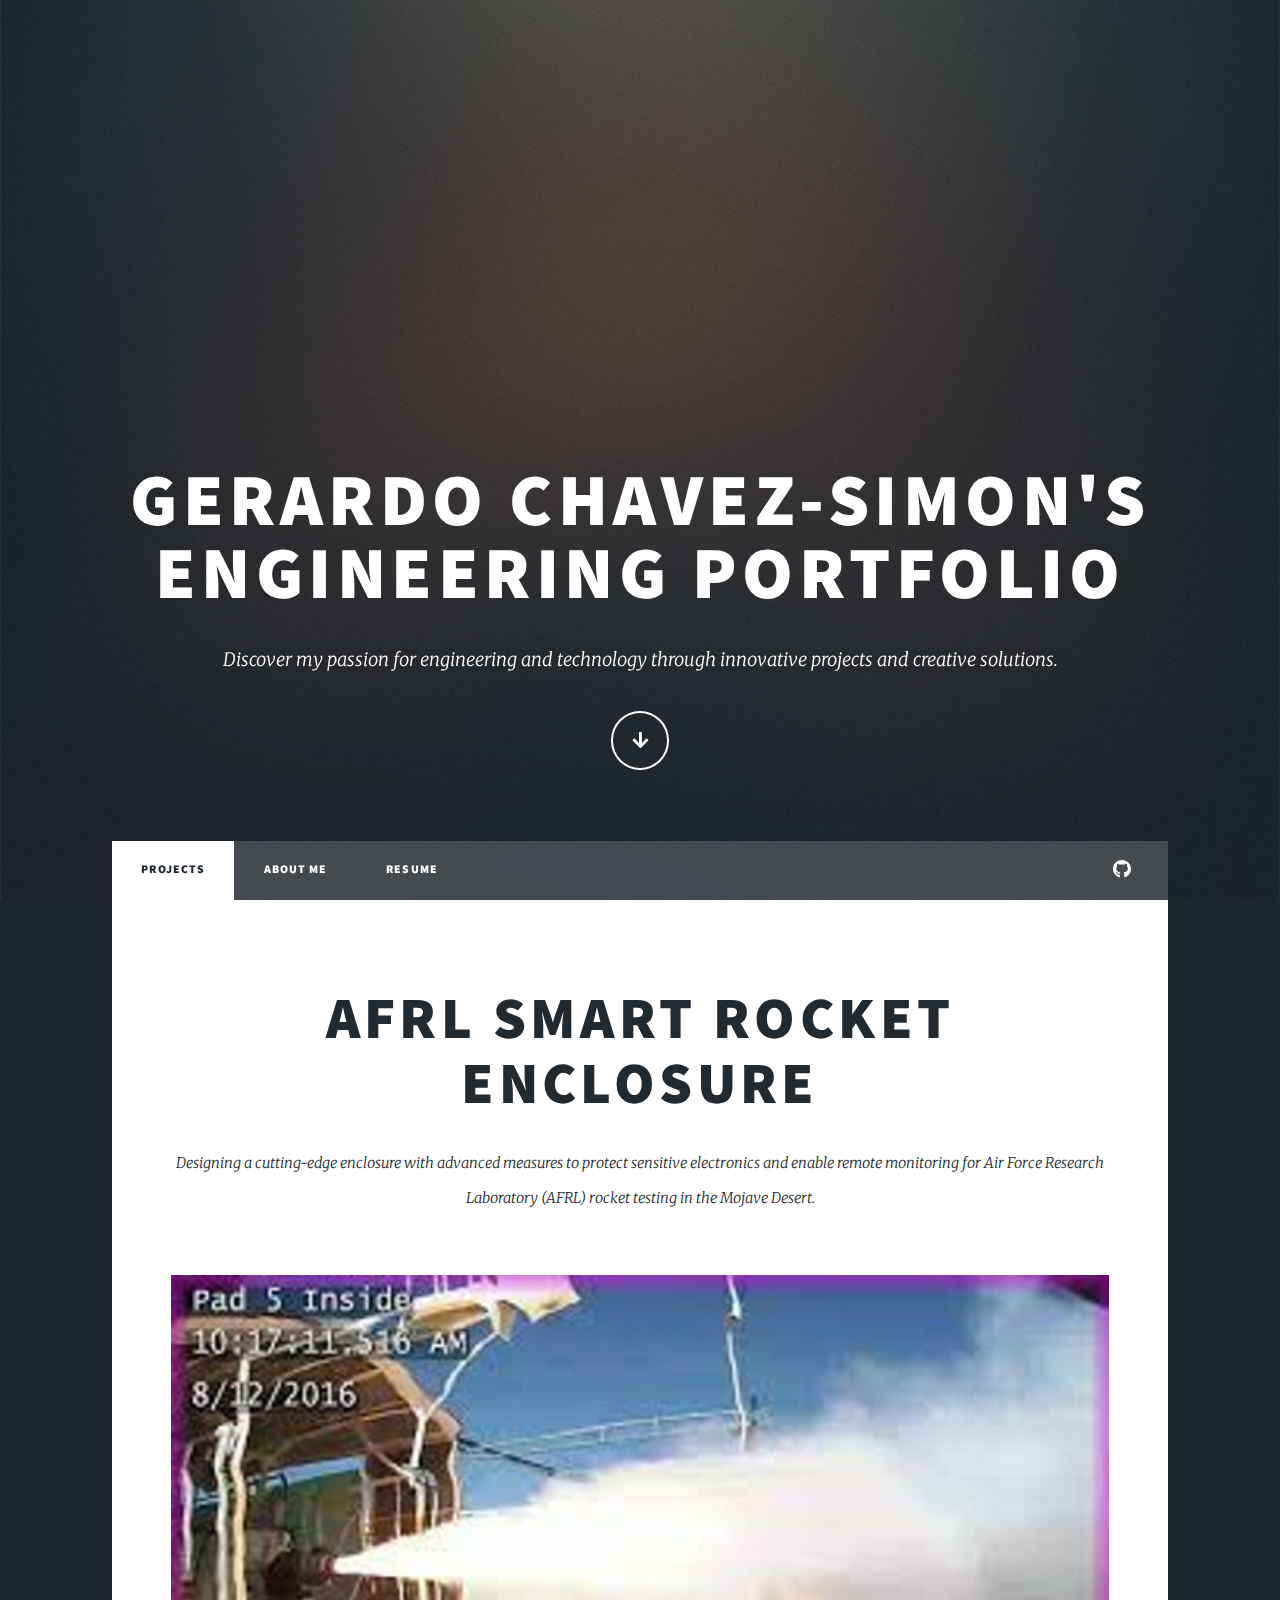
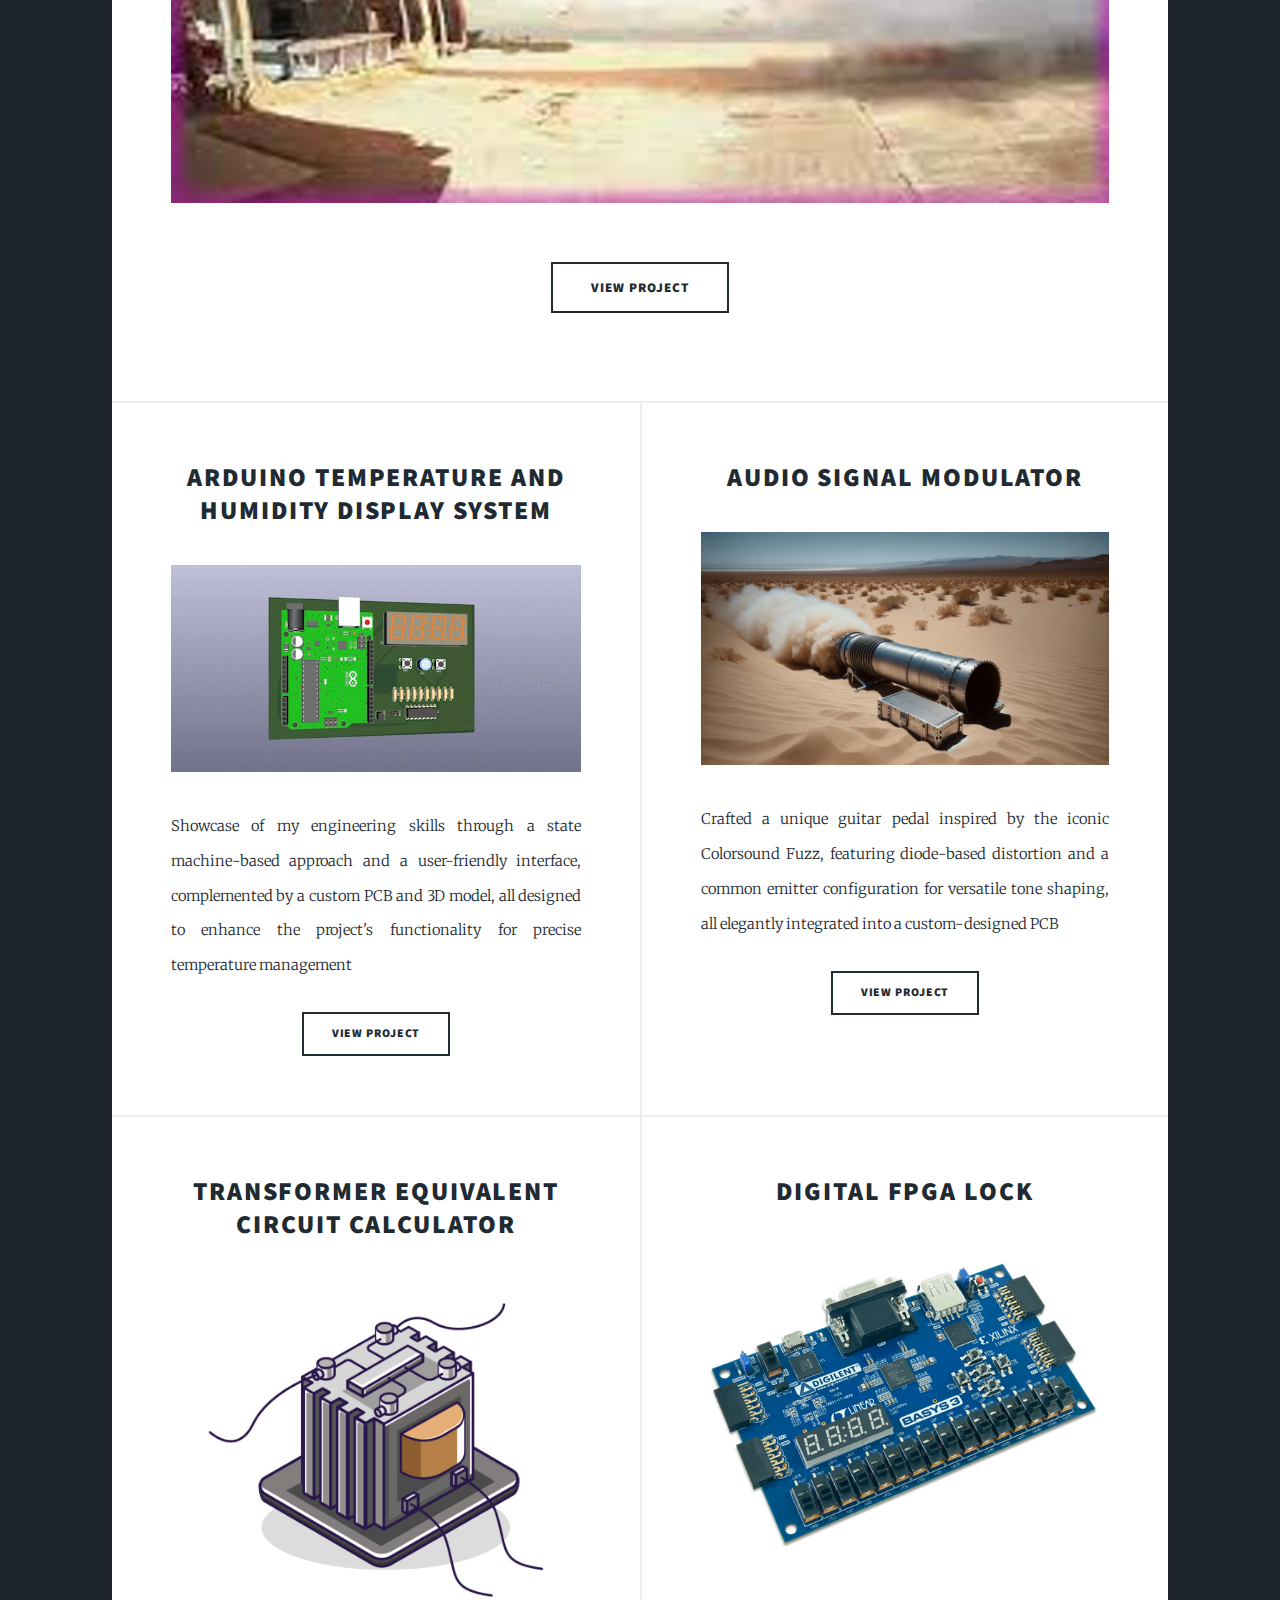
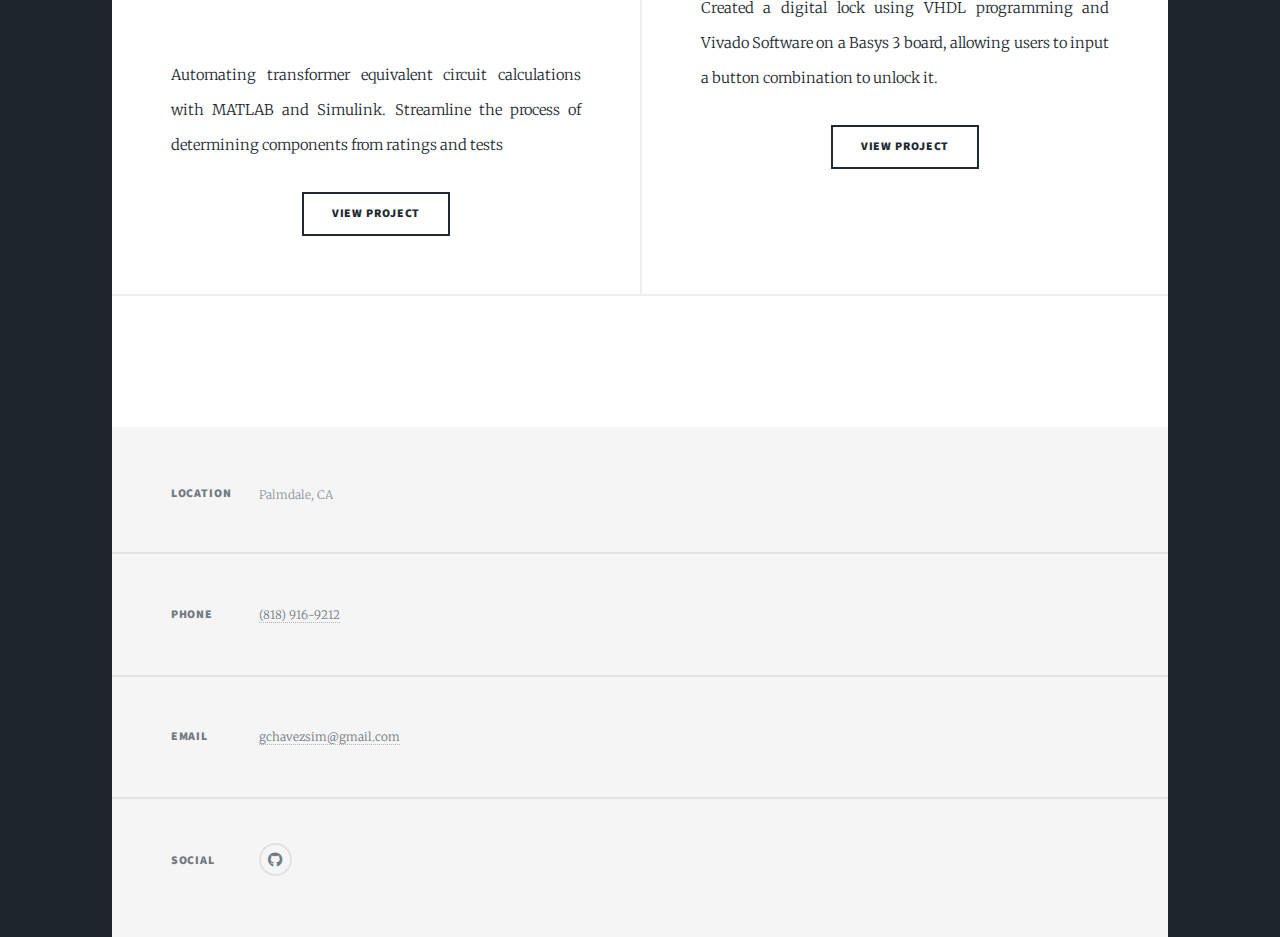
==== commit f18af8ea: "Update index.html" ====
--- a/index.html
+++ b/index.html
@@ -78,7 +78,7 @@
 										<h2><a href="pedal.html">Audio Signal Modulator<br />
 										</a></h2>
 									</header>
-									<a href="pedal.html" class="image fit"><img src="images/pedal.gif" alt="" /></a>
+									<a href="pedal.html" class="image fit"><img src="images/rocket_nozzle2.png" alt="" /></a>
 									<p>Crafted a unique guitar pedal inspired by the iconic Colorsound Fuzz, featuring diode-based distortion and a common emitter configuration for versatile tone shaping, all elegantly integrated into a custom-designed PCB</p>
 									<ul class="actions special">
 										<li><a href="pedal.html" class="button">View Project</a></li>
@@ -172,12 +172,6 @@
 							</section>
 						</section>
 					</footer>
-
-				<!-- Copyright -->
-					<div id="copyright">
-						<ul><li>&copy; Untitled</li><li>Design: <a href="https://html5up.net">HTML5 UP</a></li></ul>
-					</div>
-
 			</div>
 
 		<!-- Scripts -->
@@ -190,4 +184,4 @@
 			<script src="assets/js/main.js"></script>
 
 	</body>
-</html>+</html>
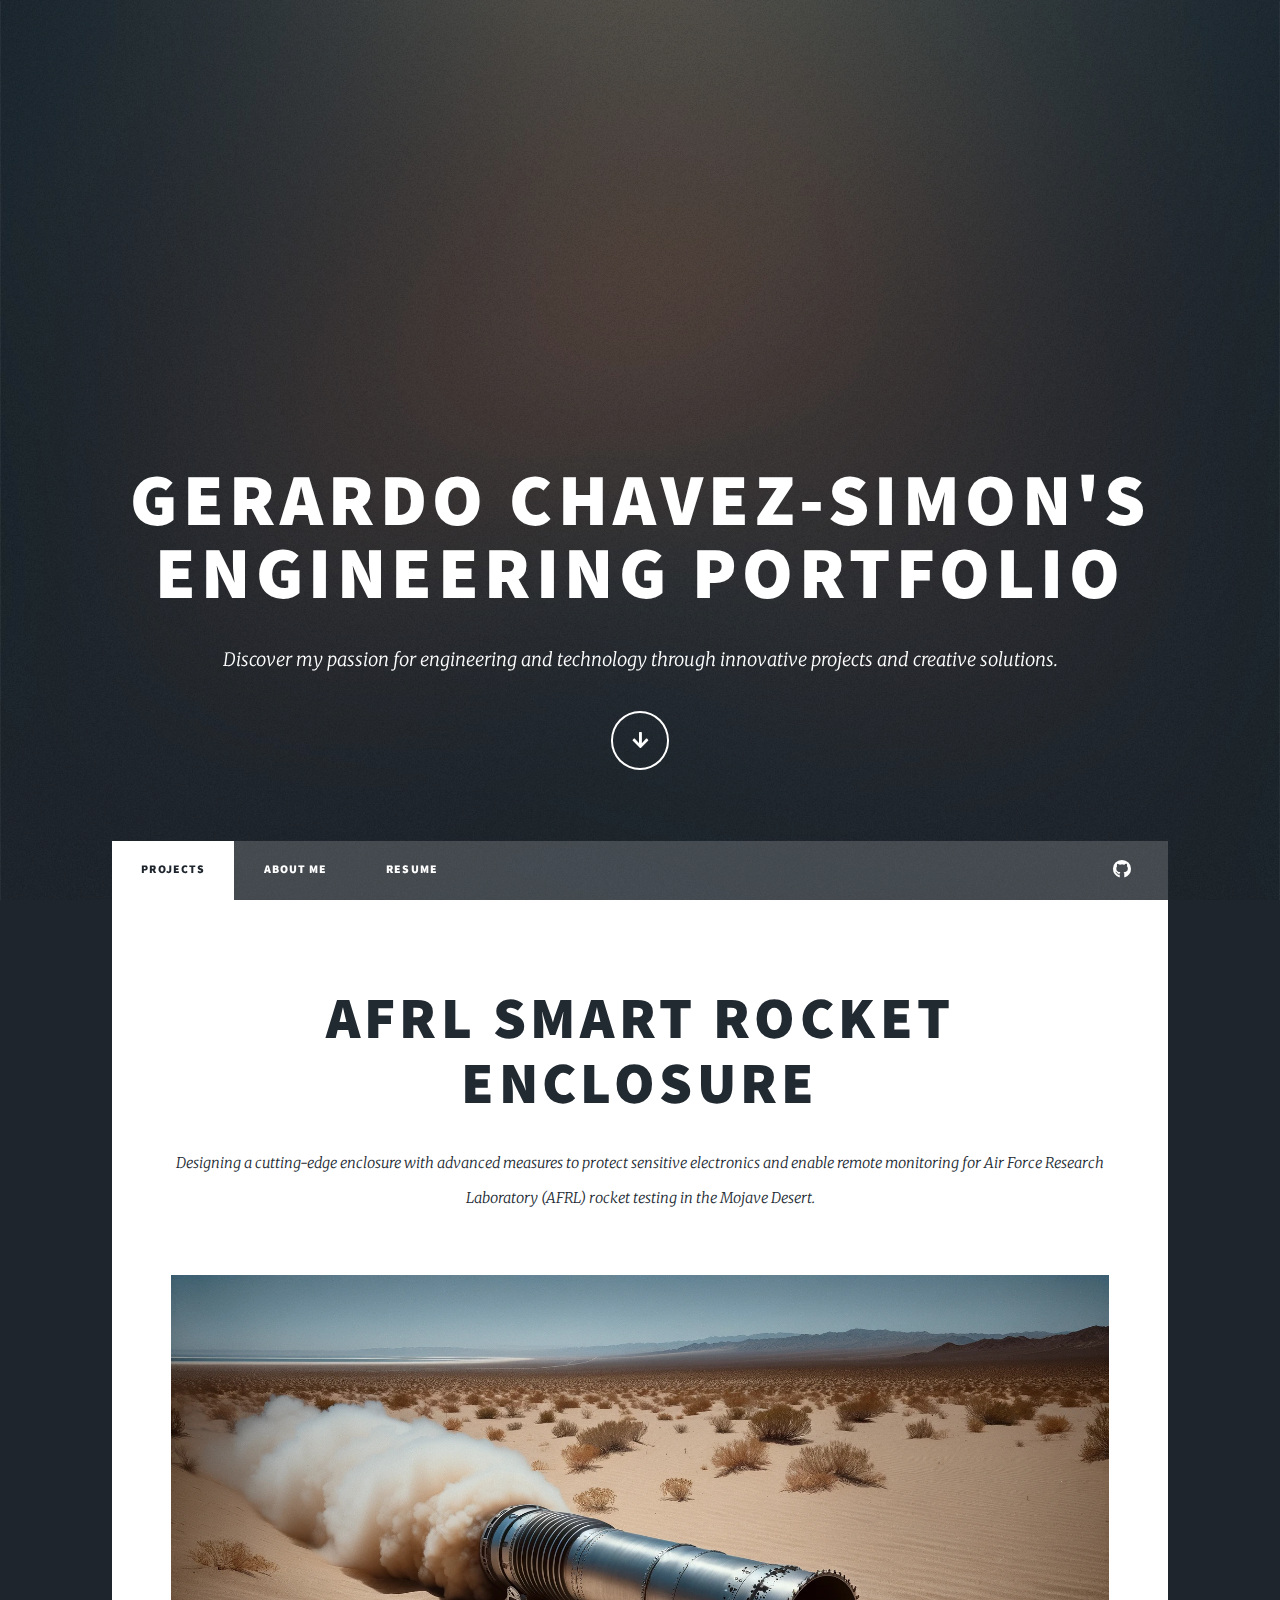
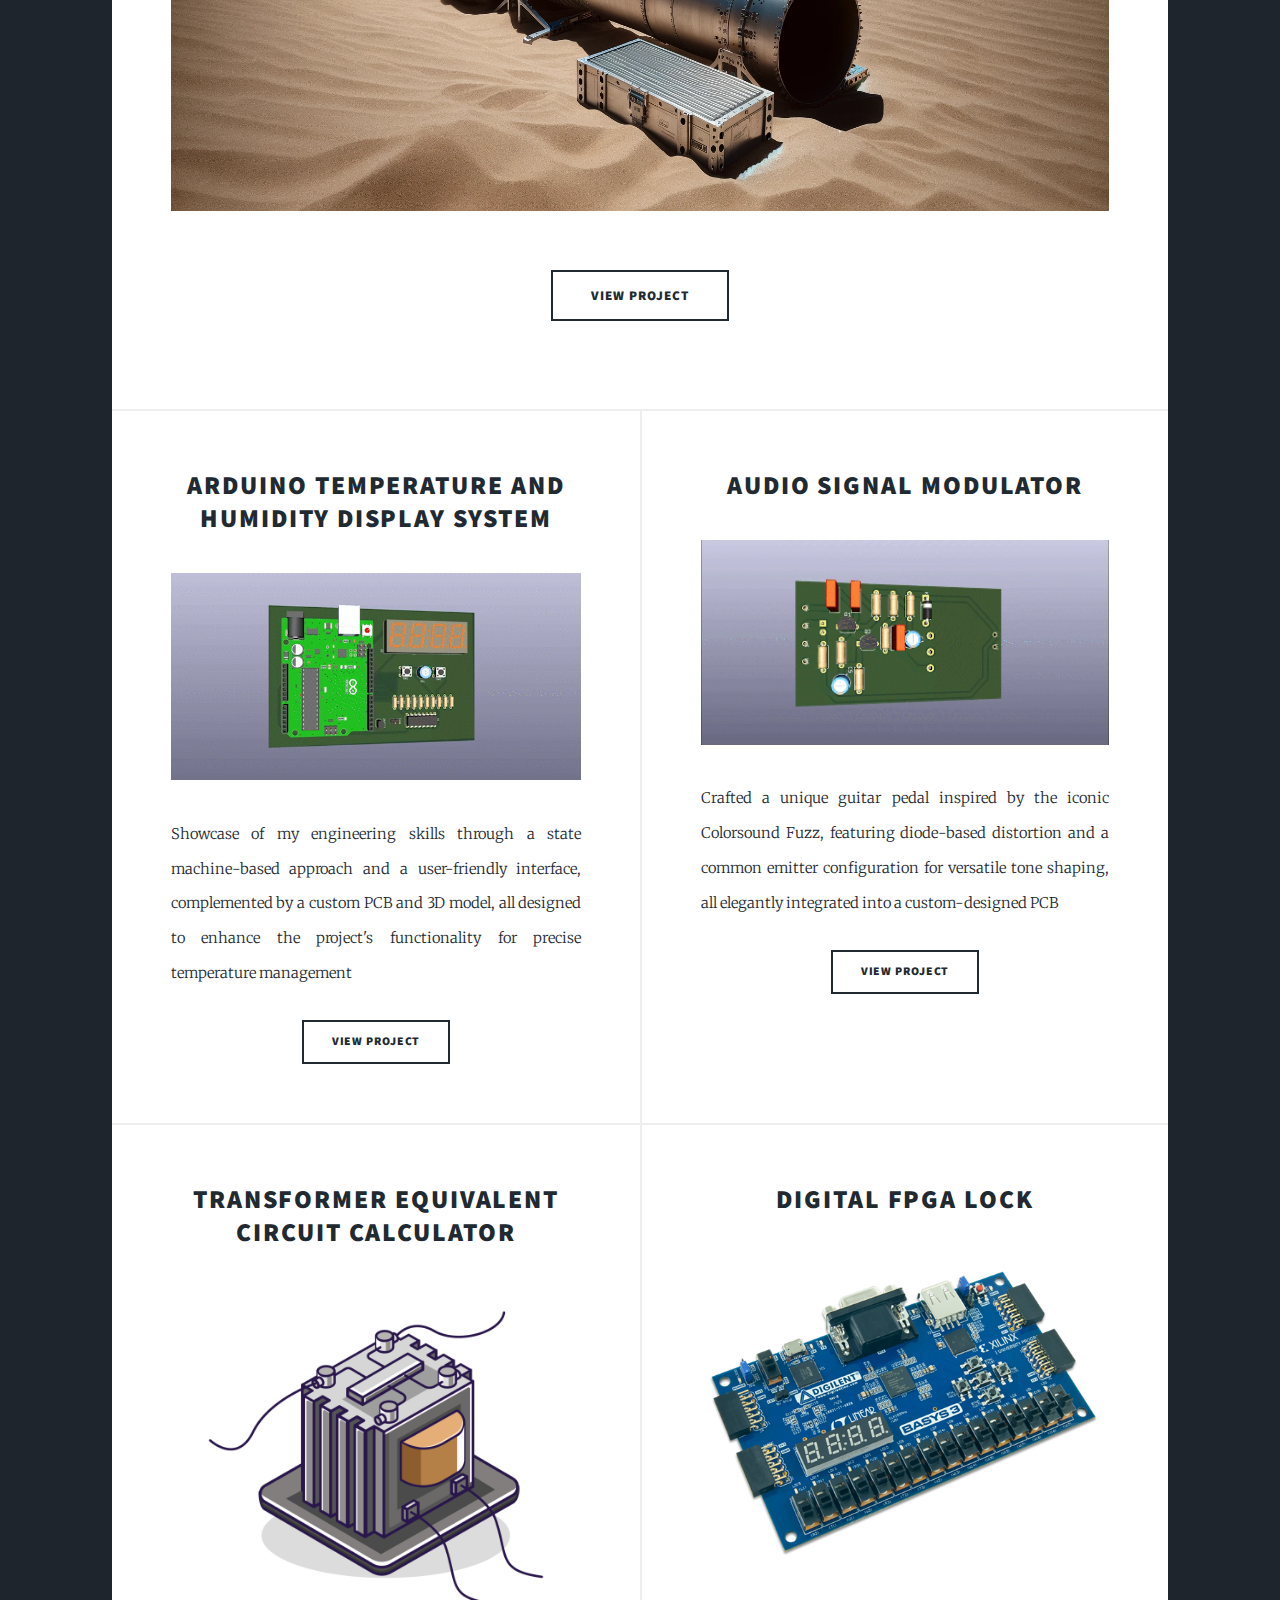
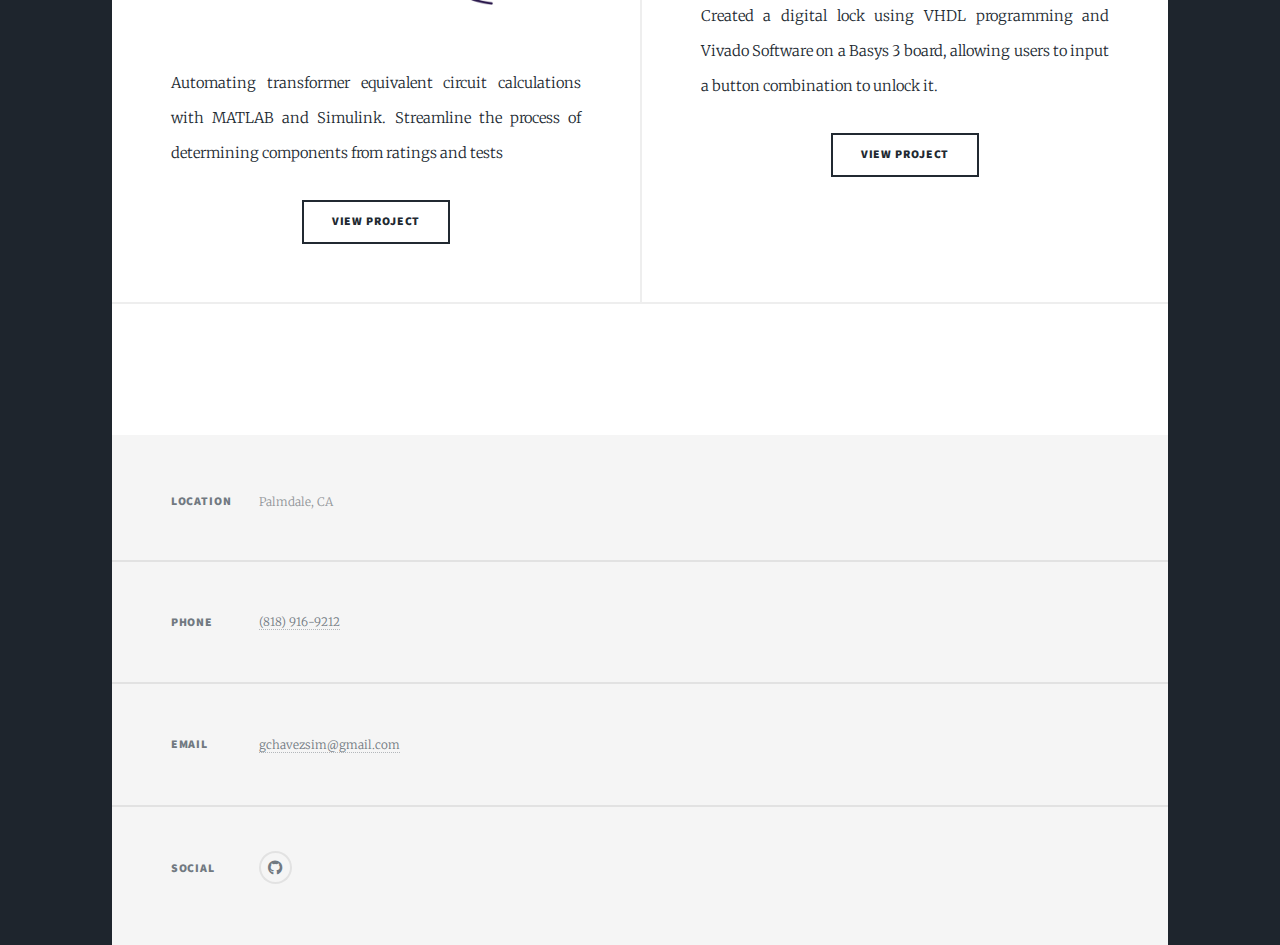
==== commit 74cf5206: "Update index.html" ====
--- a/index.html
+++ b/index.html
@@ -52,7 +52,7 @@
 									</a></h2>
 									<p>Designing a cutting-edge enclosure with advanced measures to protect sensitive electronics and enable remote monitoring for Air Force Research Laboratory (AFRL) rocket testing in the Mojave Desert.</p>
 								</header>
-								<a href="AFRL.html" class="image main"><img src="images/rocket.png" alt="" /></a>
+								<a href="AFRL.html" class="image main"><img src="images/rocket_nozzle2.png" alt="" /></a>
 								<ul class="actions special">
 								<li><a href="AFRL.html" class="button large">View Project</a></li>
 								</ul>
@@ -78,7 +78,7 @@
 										<h2><a href="pedal.html">Audio Signal Modulator<br />
 										</a></h2>
 									</header>
-									<a href="pedal.html" class="image fit"><img src="images/rocket_nozzle2.png" alt="" /></a>
+									<a href="pedal.html" class="image fit"><img src="images/pedal.gif" alt="" /></a>
 									<p>Crafted a unique guitar pedal inspired by the iconic Colorsound Fuzz, featuring diode-based distortion and a common emitter configuration for versatile tone shaping, all elegantly integrated into a custom-designed PCB</p>
 									<ul class="actions special">
 										<li><a href="pedal.html" class="button">View Project</a></li>
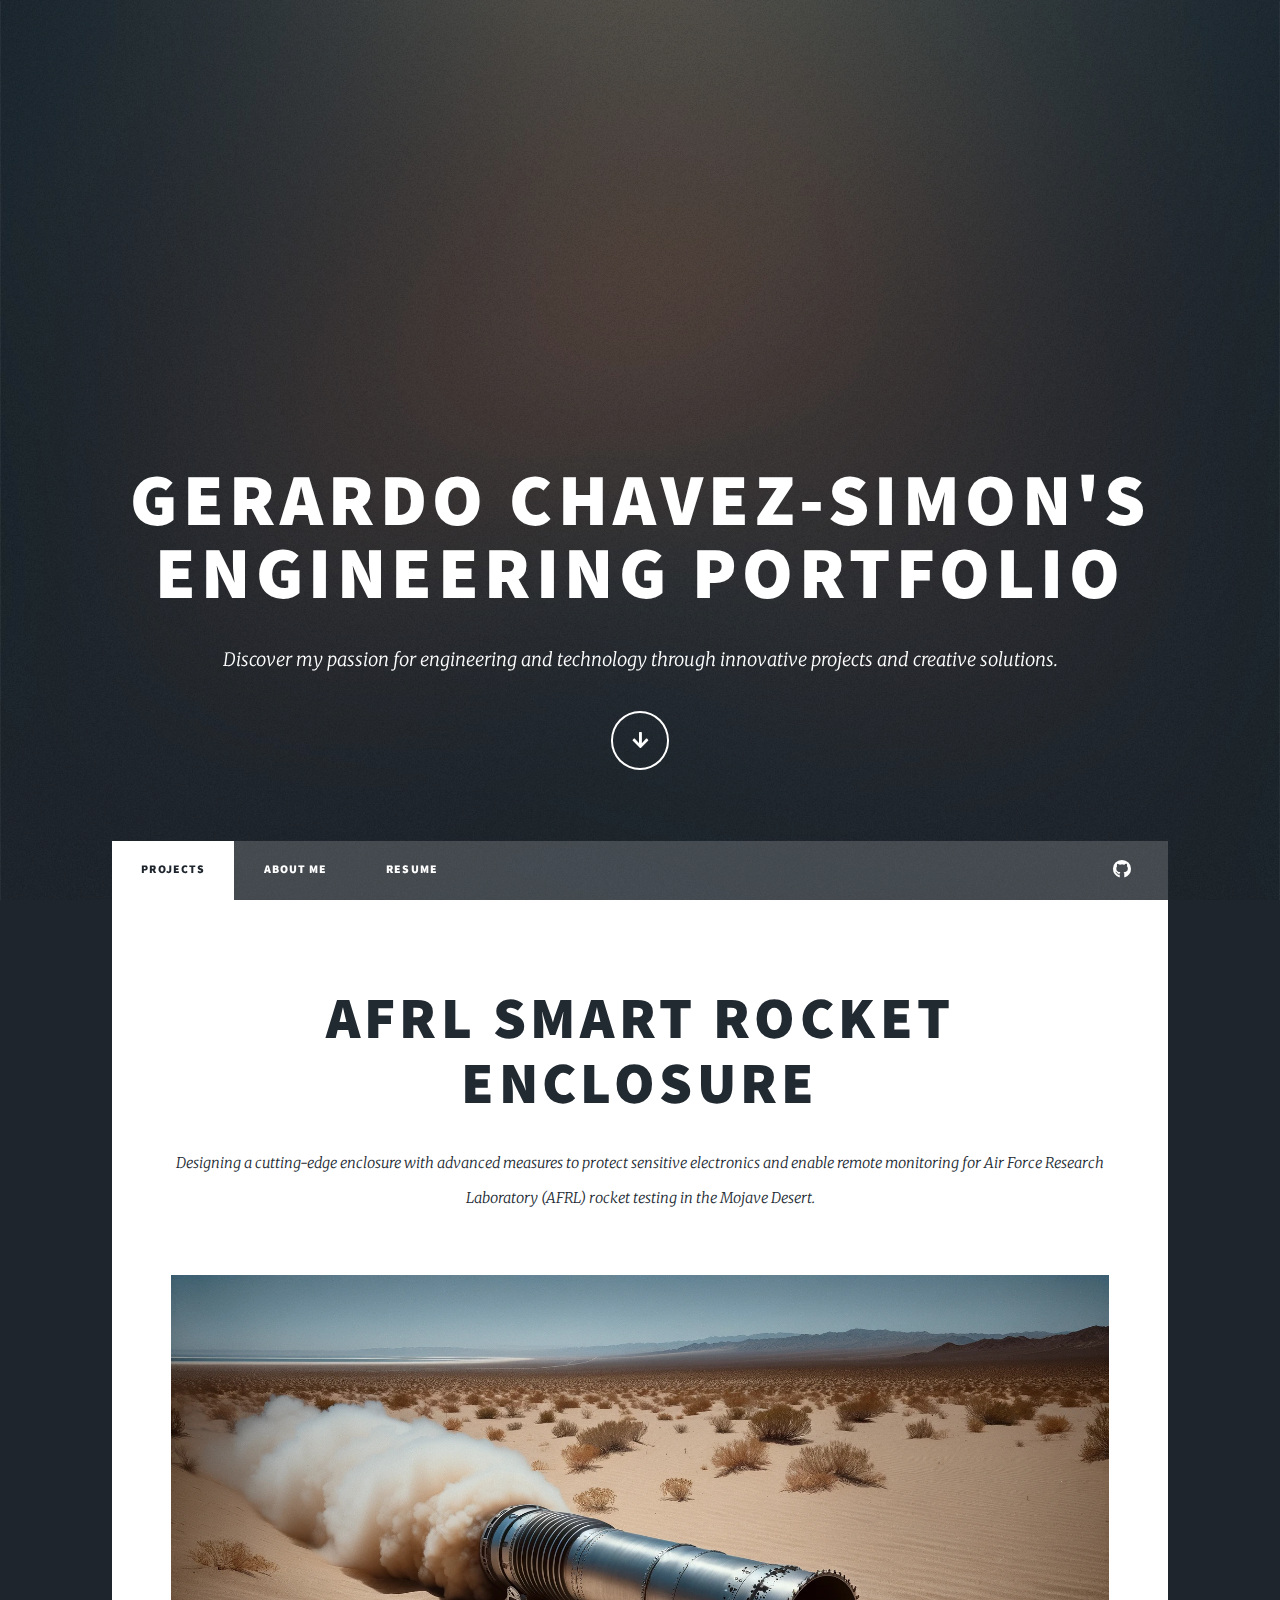
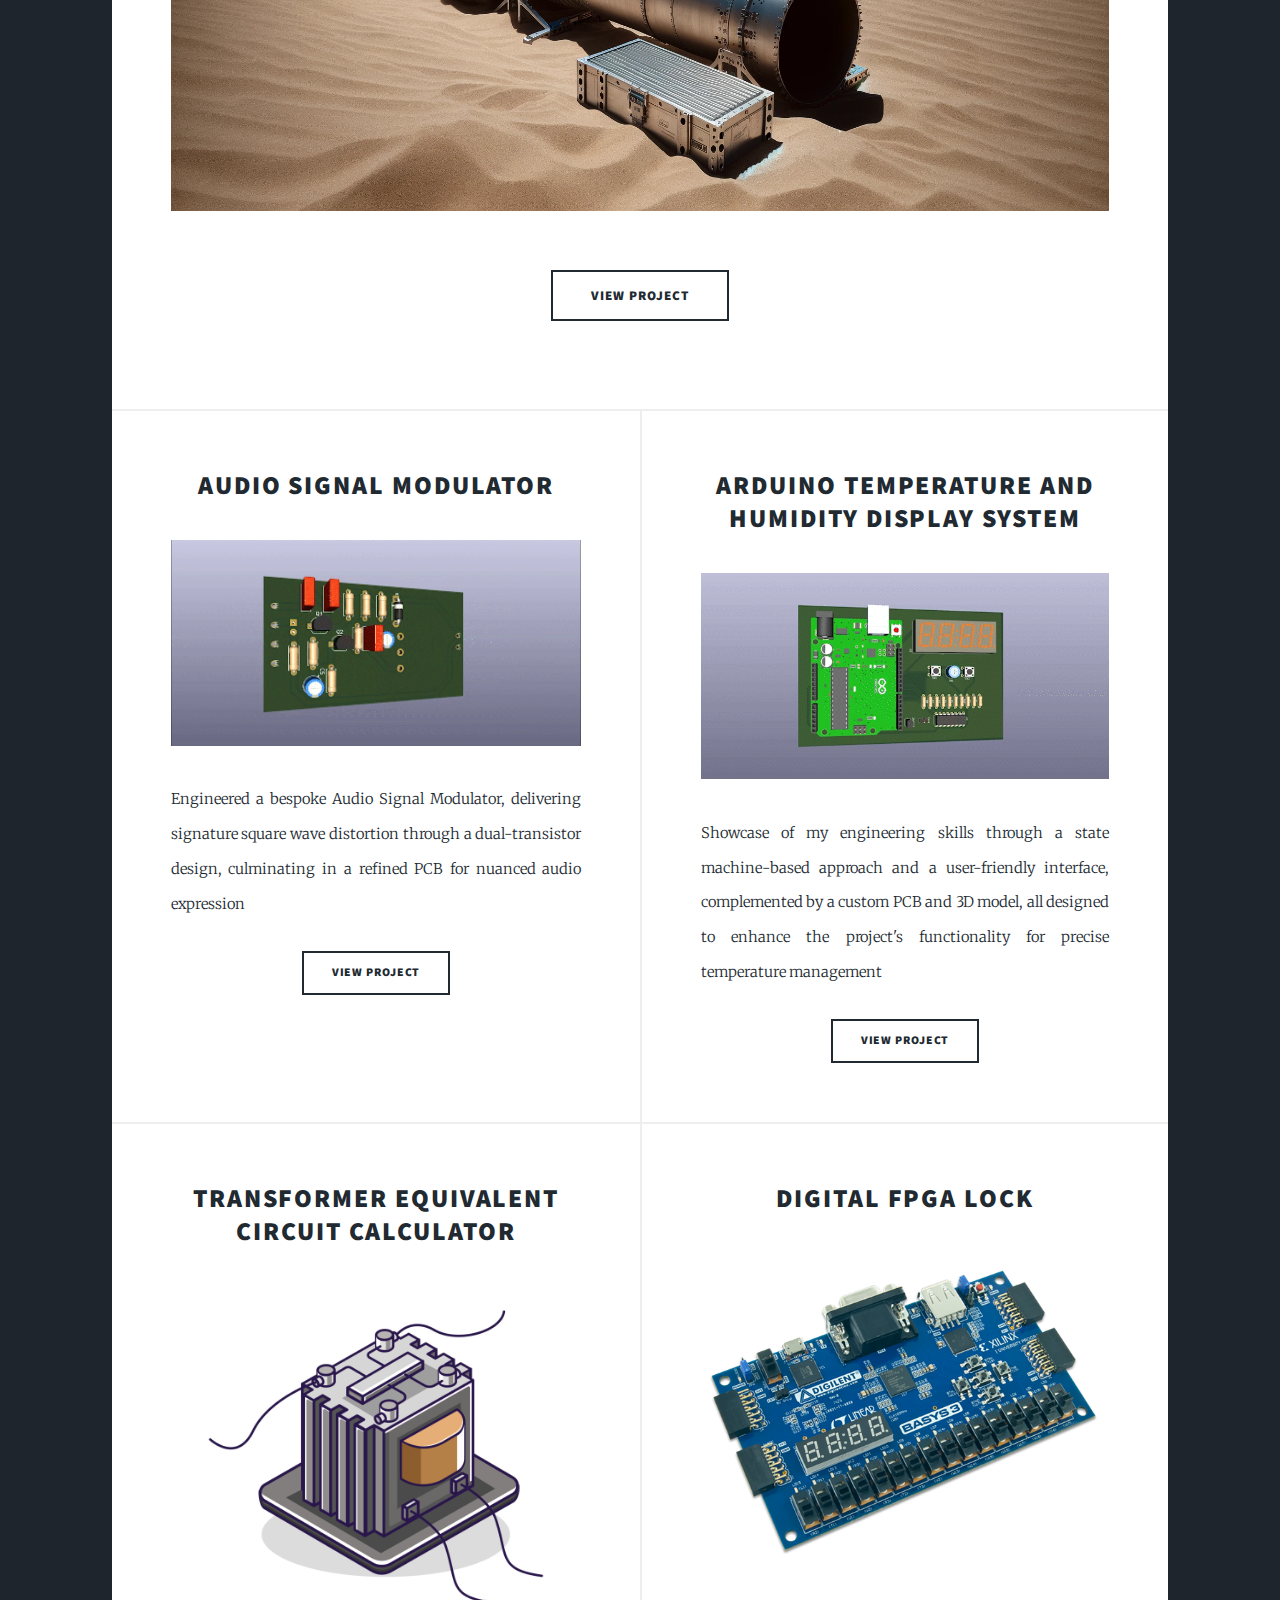
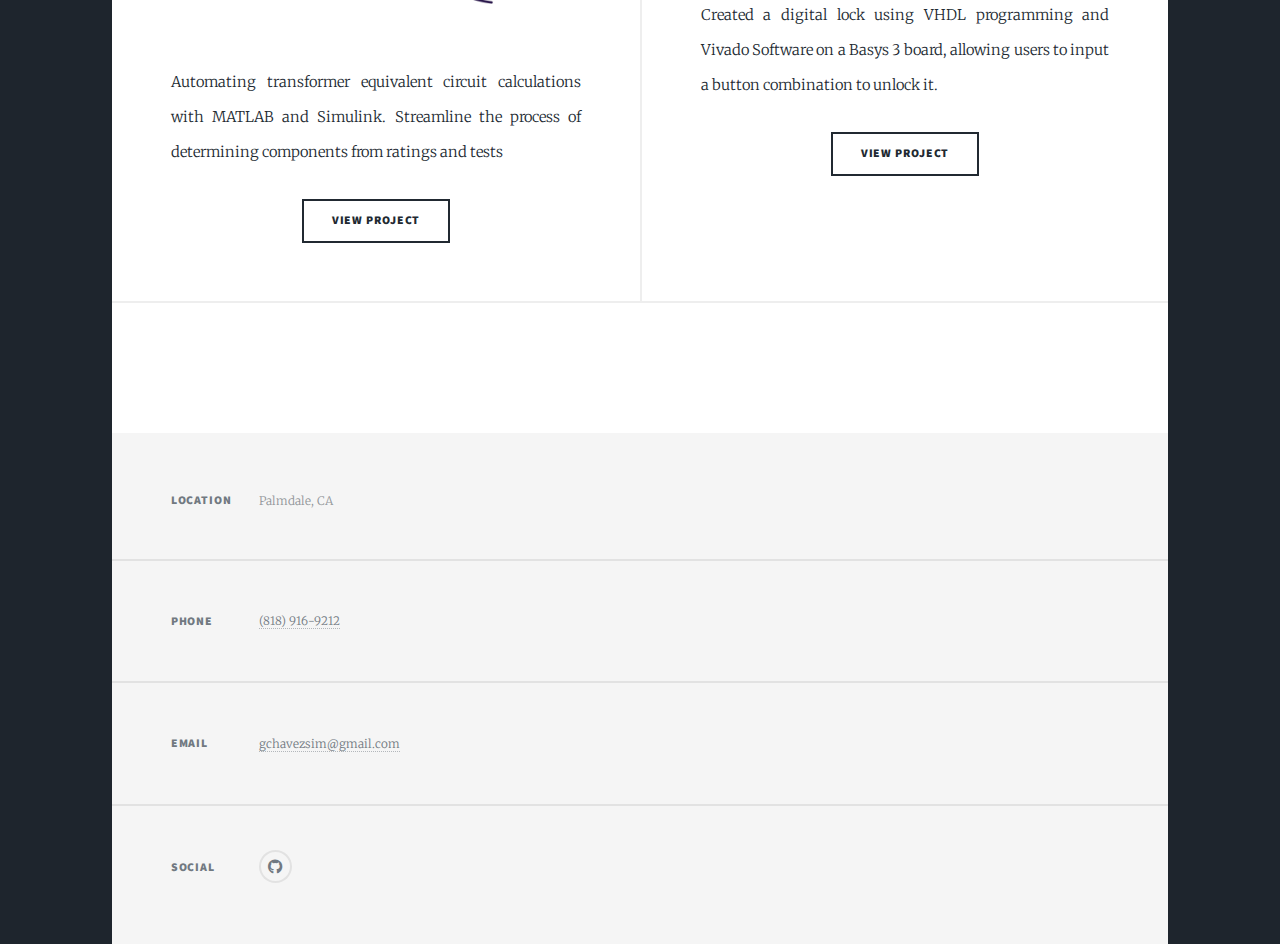
==== commit 4348cd9b: "Update index.html" ====
--- a/index.html
+++ b/index.html
@@ -62,6 +62,18 @@
 							<section class="posts">
 								<article>
 									<header>
+										<!--<span class="date">April 22, 2017</span>-->
+										<h2><a href="pedal.html">Audio Signal Modulator<br />
+										</a></h2>
+									</header>
+									<a href="pedal.html" class="image fit"><img src="images/pedal.gif" alt="" /></a>
+									<p>Engineered a bespoke Audio Signal Modulator, delivering signature square wave distortion through a dual-transistor design, culminating in a refined PCB for nuanced audio expression</p>
+									<ul class="actions special">
+										<li><a href="pedal.html" class="button">View Project</a></li>
+									</ul>
+								</article>
+								<article>
+									<header>
 										<!--<span class="date">April 18, 2017</span>-->
 										<h2><a href="tempReader.html">Arduino Temperature and Humidity Display System<br />
 										</a></h2>
@@ -70,18 +82,6 @@
 									<p>Showcase of my engineering skills through a state machine-based approach and a user-friendly interface, complemented by a custom PCB and 3D model, all designed to enhance the project's functionality for precise temperature management</p>
 									<ul class="actions special">
 										<li><a href="tempReader.html" class="button">View Project</a></li>
-									</ul>
-								</article>
-								<article>
-									<header>
-										<!--<span class="date">April 22, 2017</span>-->
-										<h2><a href="pedal.html">Audio Signal Modulator<br />
-										</a></h2>
-									</header>
-									<a href="pedal.html" class="image fit"><img src="images/pedal.gif" alt="" /></a>
-									<p>Crafted a unique guitar pedal inspired by the iconic Colorsound Fuzz, featuring diode-based distortion and a common emitter configuration for versatile tone shaping, all elegantly integrated into a custom-designed PCB</p>
-									<ul class="actions special">
-										<li><a href="pedal.html" class="button">View Project</a></li>
 									</ul>
 								</article>
 								<article>
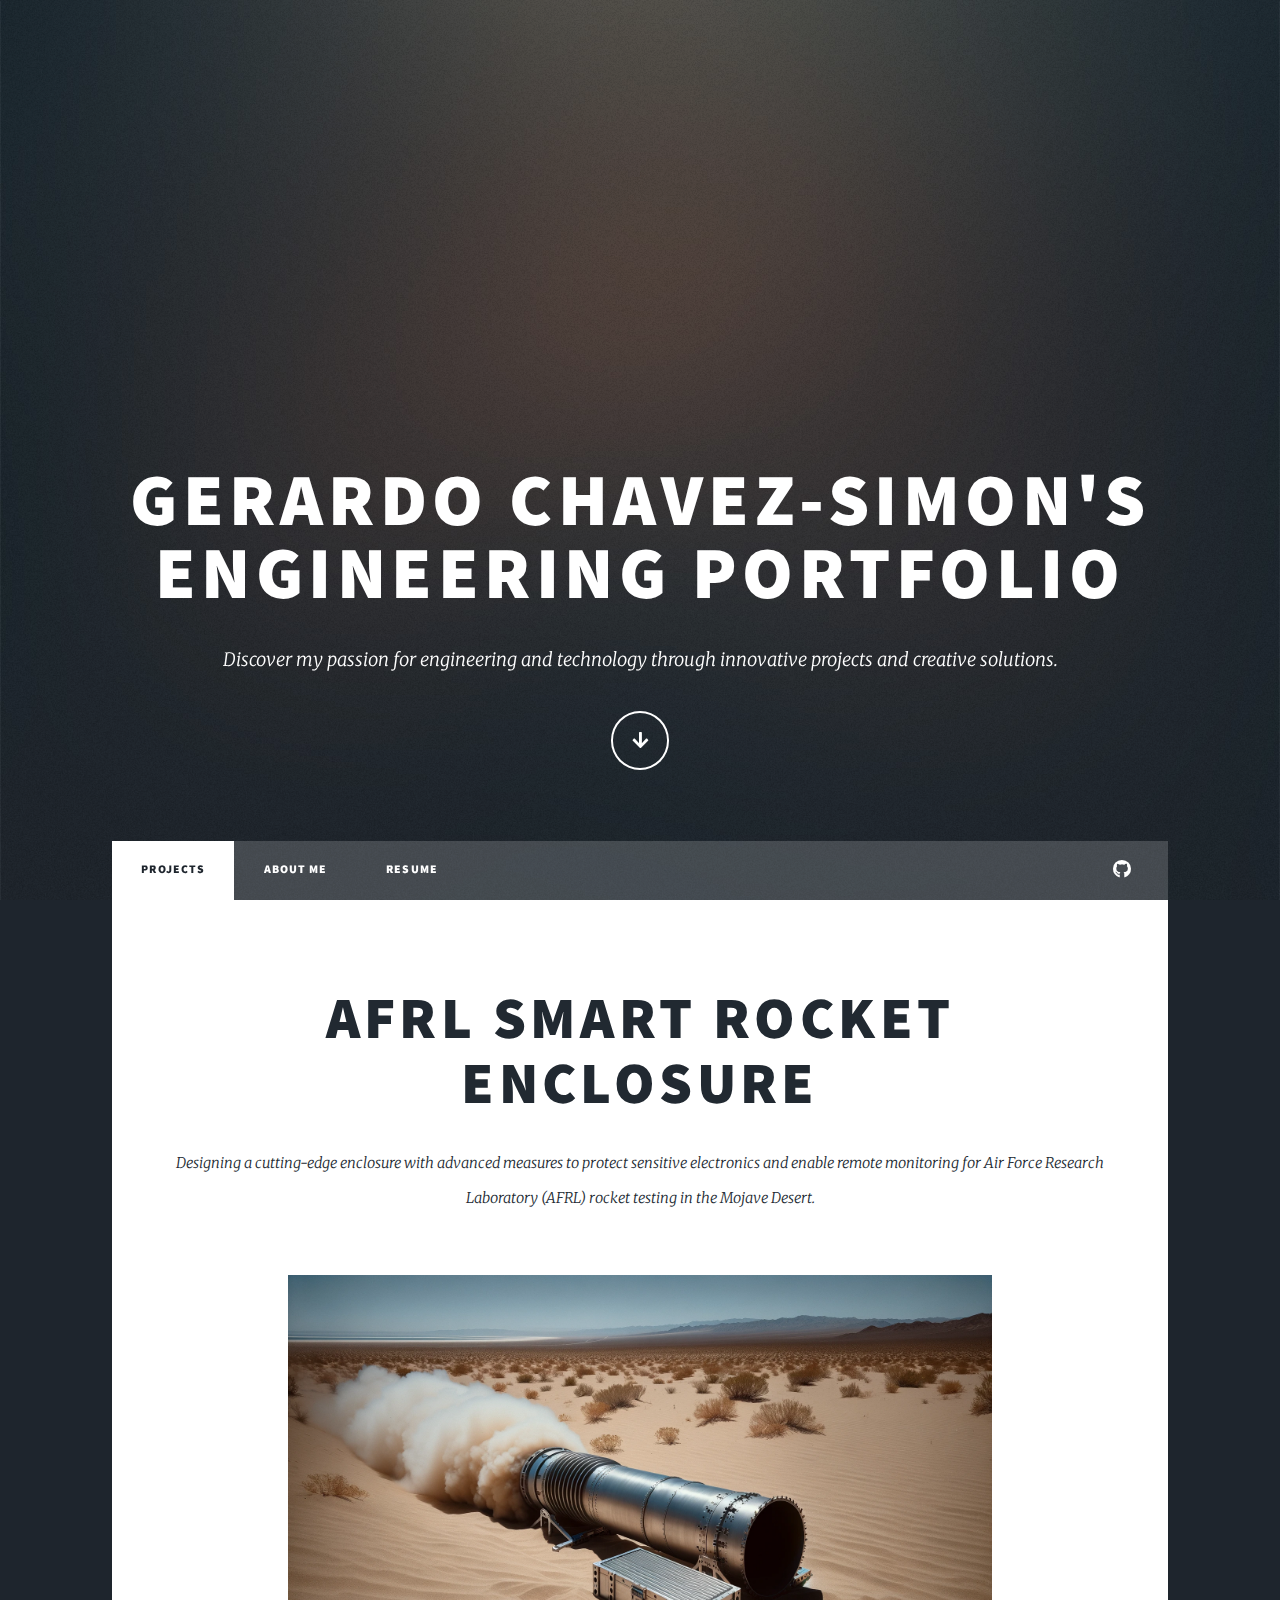
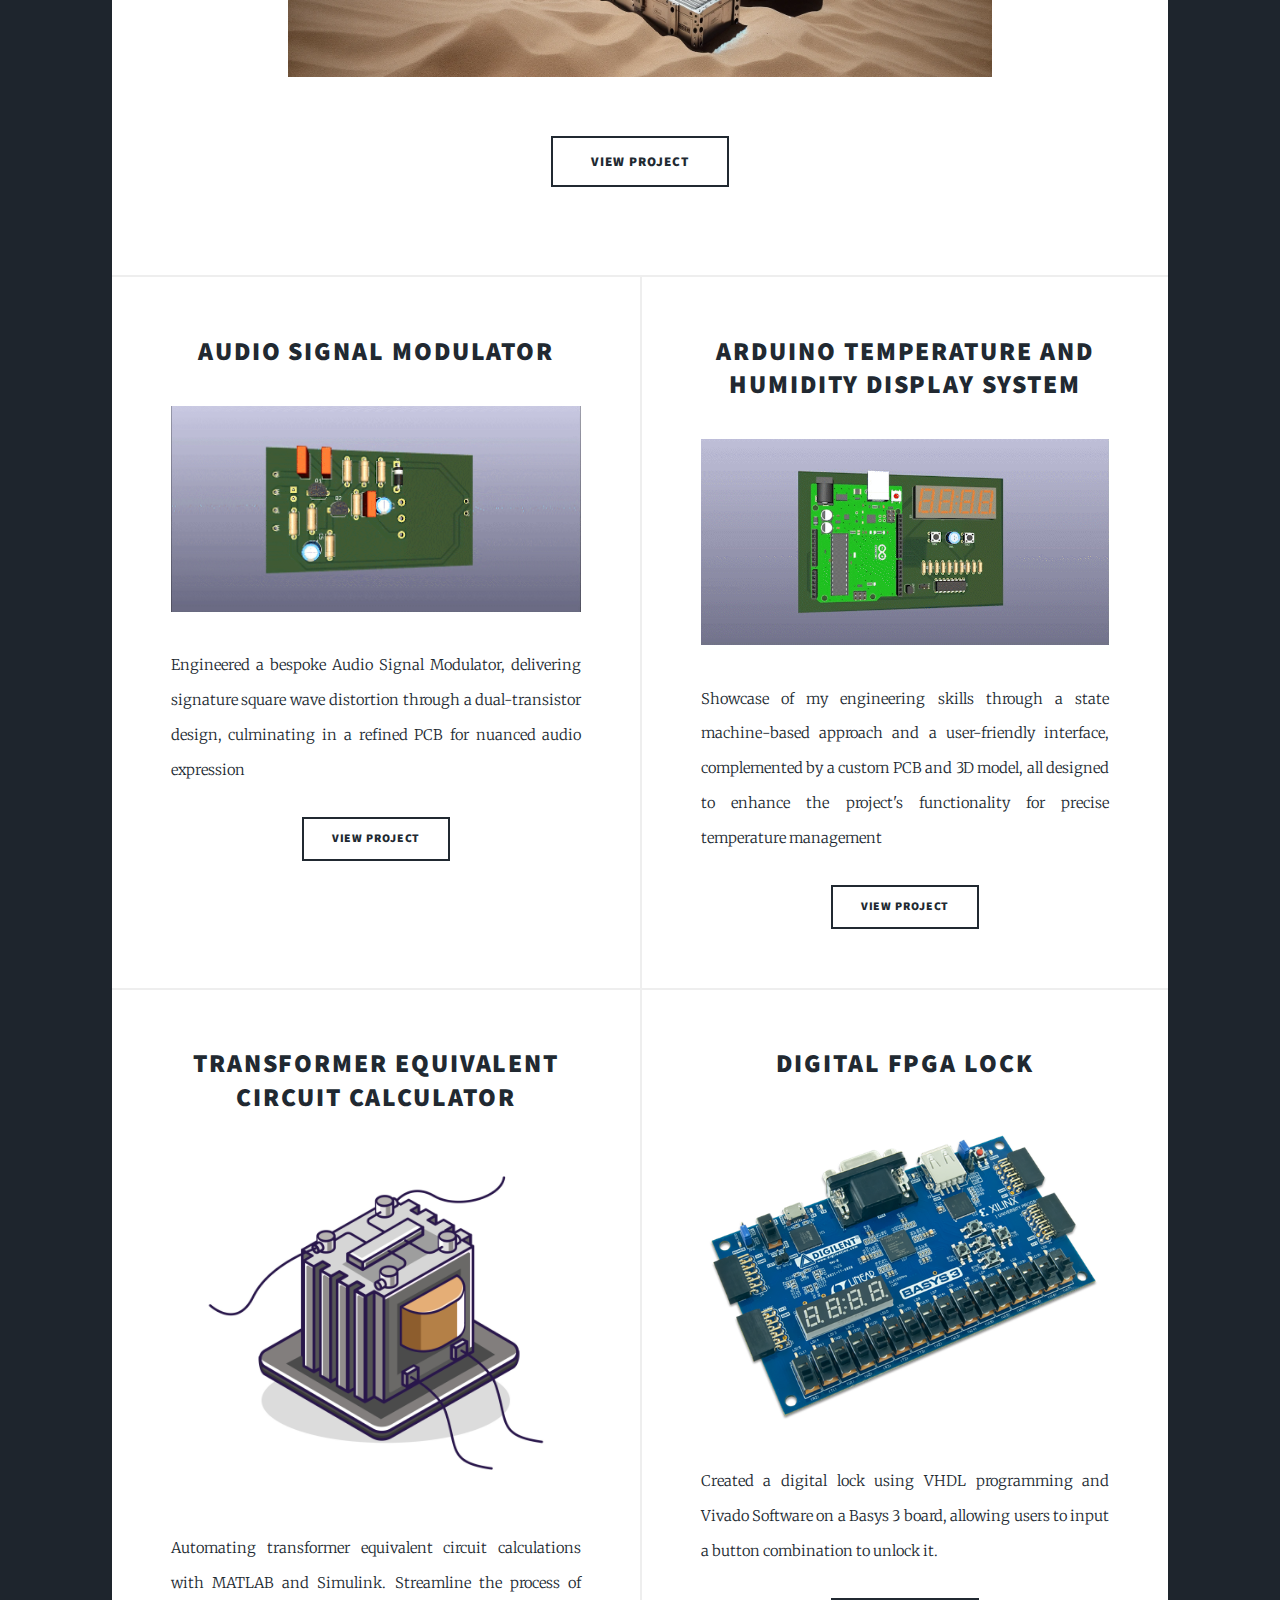
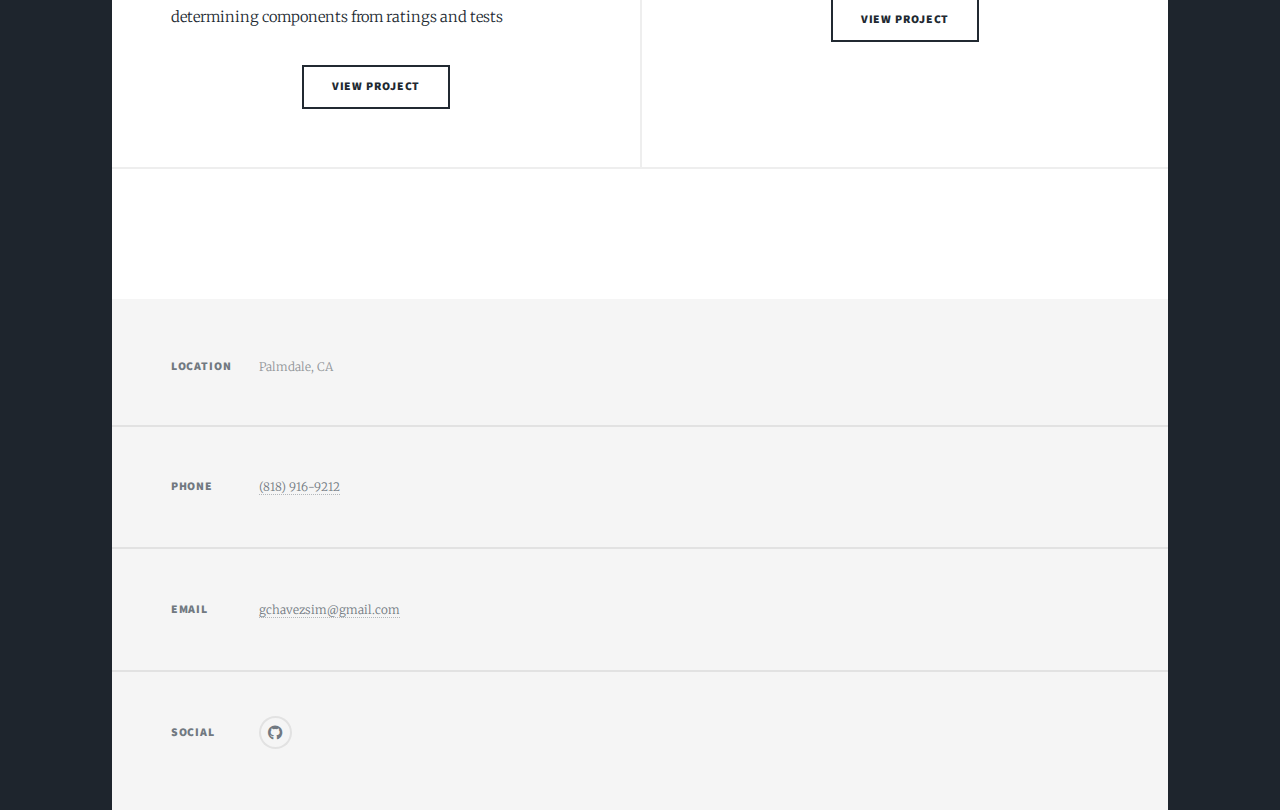
==== commit 0ae554b0: "Add files via upload" ====
--- a/index.html
+++ b/index.html
@@ -52,7 +52,7 @@
 									</a></h2>
 									<p>Designing a cutting-edge enclosure with advanced measures to protect sensitive electronics and enable remote monitoring for Air Force Research Laboratory (AFRL) rocket testing in the Mojave Desert.</p>
 								</header>
-								<a href="AFRL.html" class="image main"><img src="images/rocket_nozzle2.png" alt="" /></a>
+								<a href="AFRL.html" class="image main"><img src="images/rocket_nozzle2.png" alt="" style="display: block; margin: 0 auto; width:75%; height:auto;" /></a>
 								<ul class="actions special">
 								<li><a href="AFRL.html" class="button large">View Project</a></li>
 								</ul>
@@ -184,4 +184,4 @@
 			<script src="assets/js/main.js"></script>
 
 	</body>
-</html>
+</html>